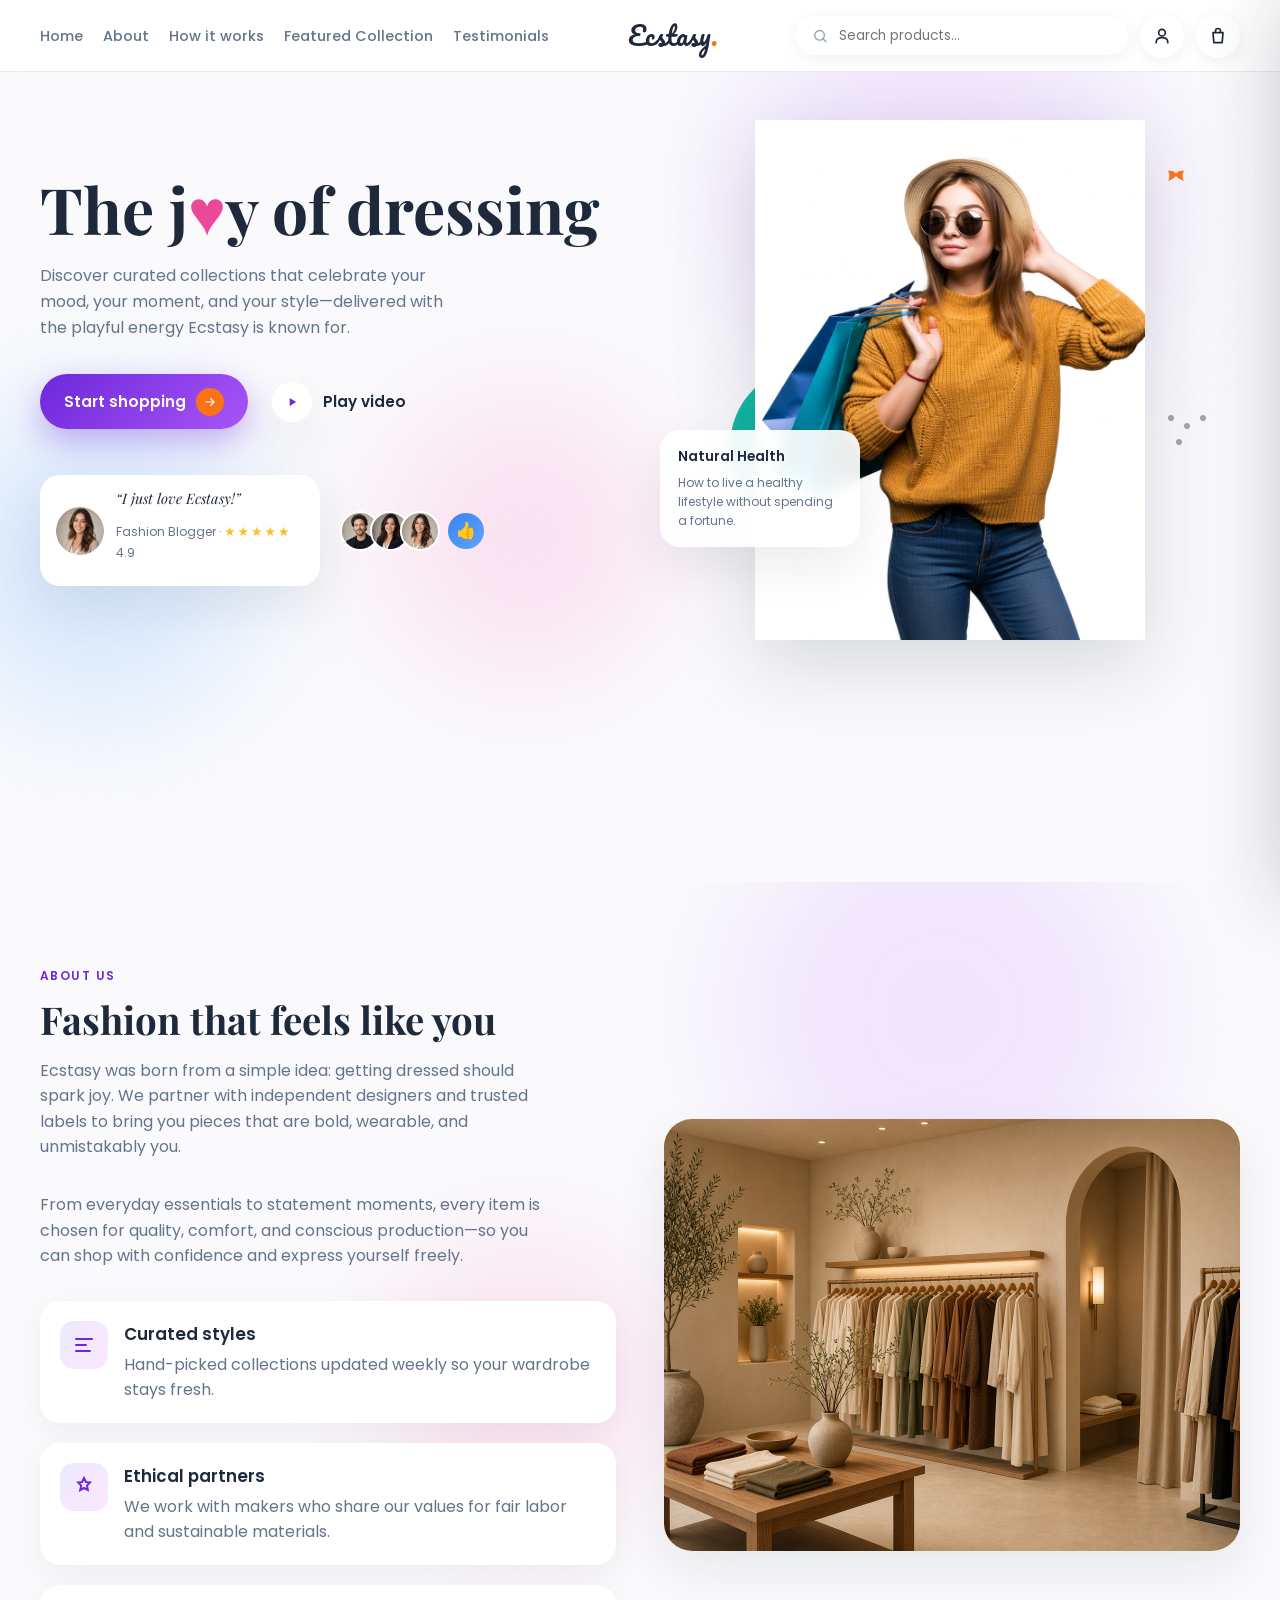
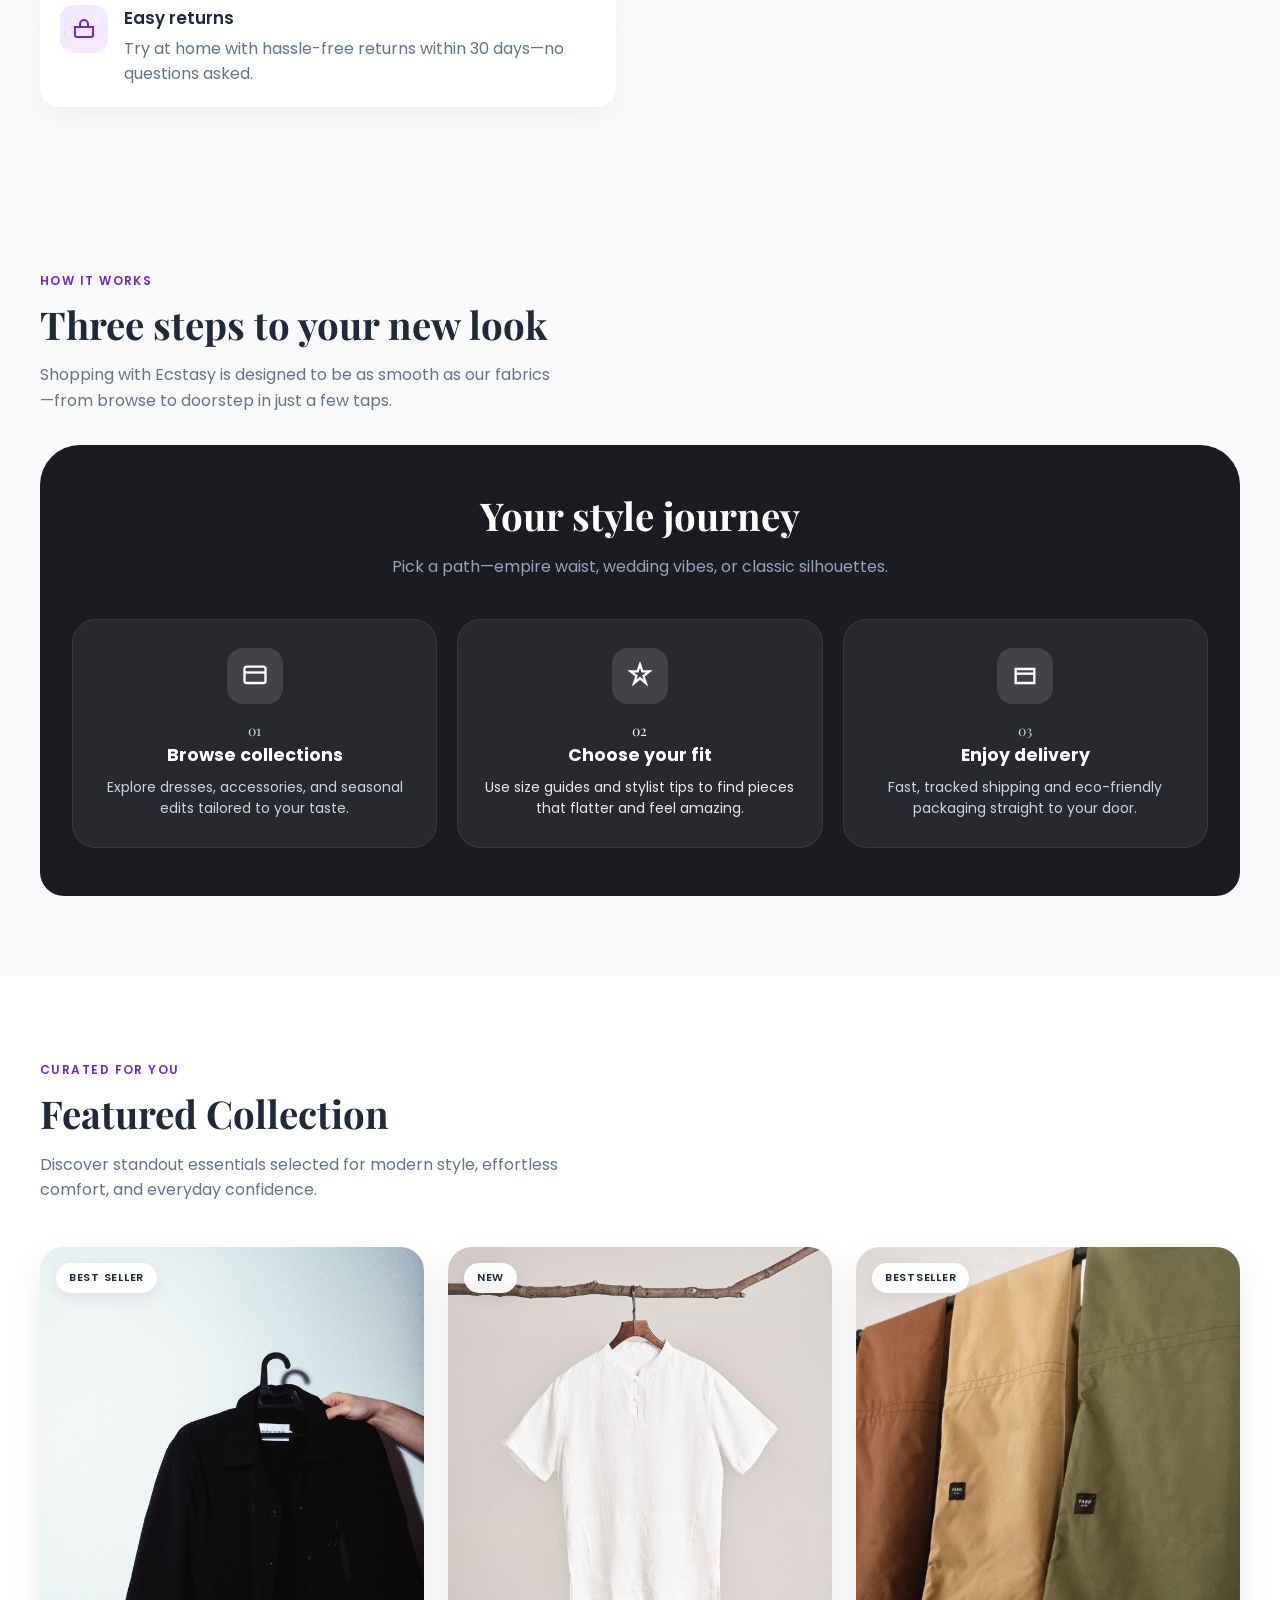
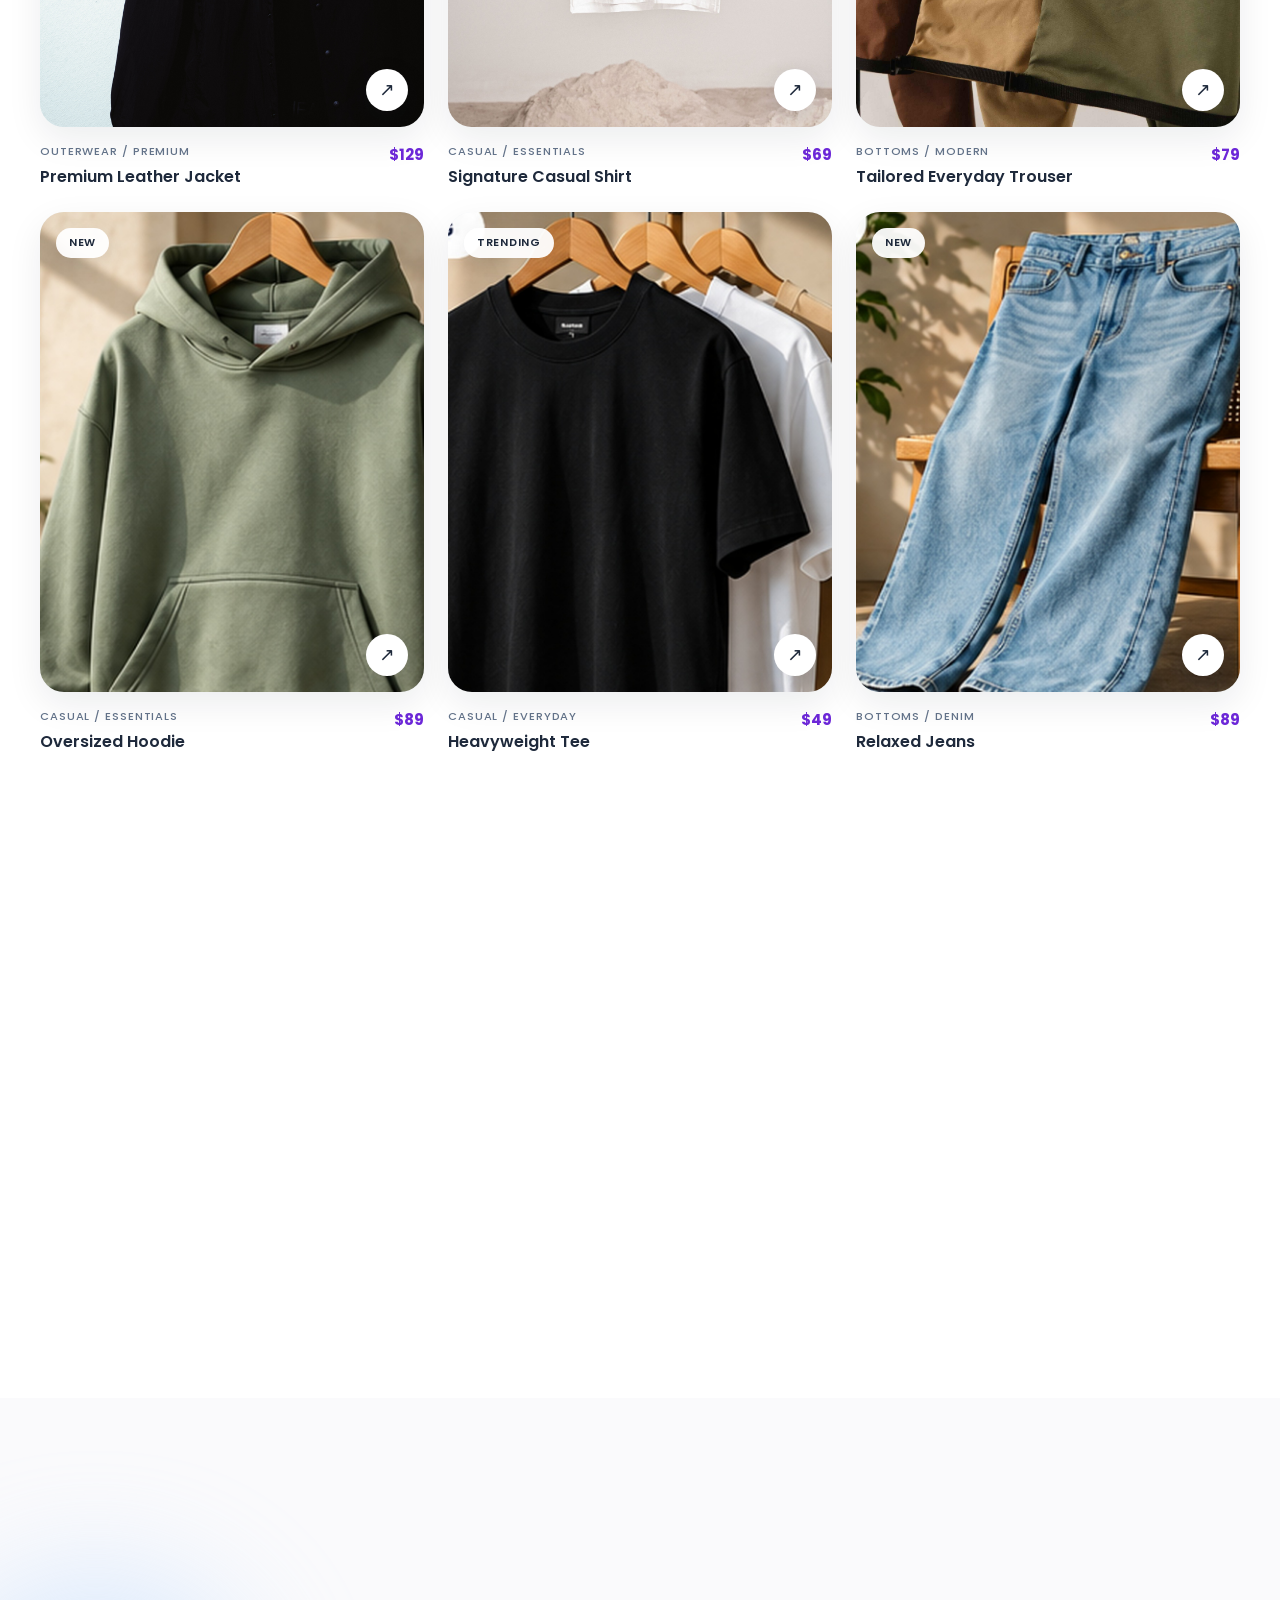
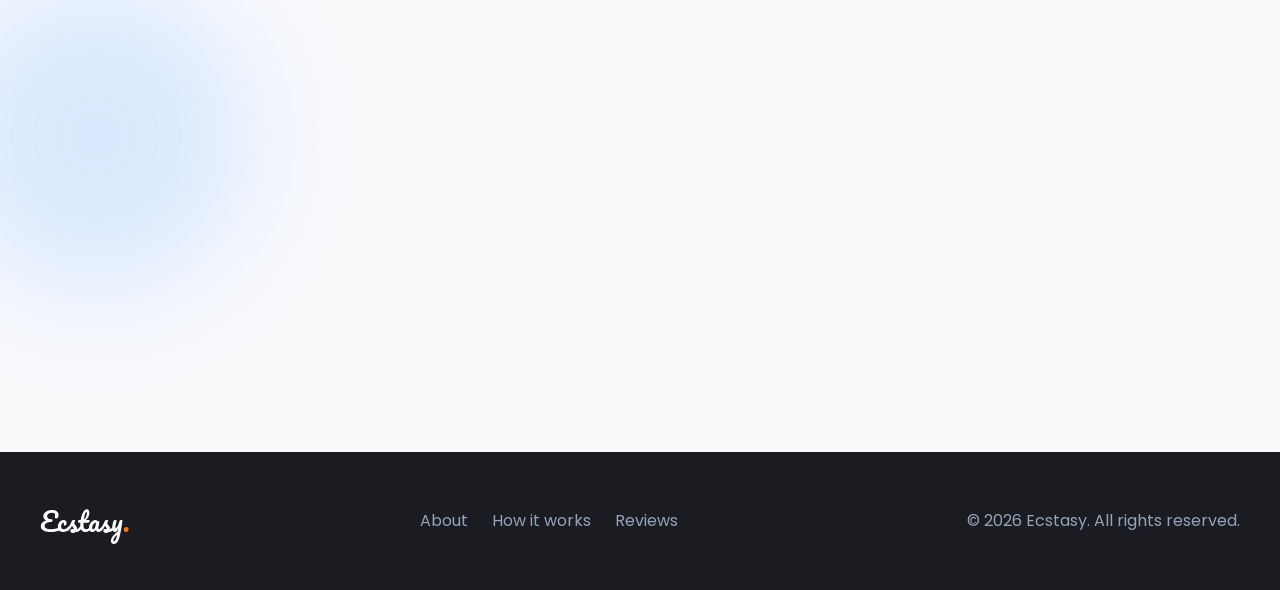
==== index.html @ 72178387 "Initial upload of my portfolio website" ====
<!DOCTYPE html>
<html lang="en">

<head>
  <meta charset="UTF-8" />
  <meta name="viewport" content="width=device-width, initial-scale=1.0" />
  <meta name="description"
    content="Ecstasy — The joy of dressing. Curated fashion, effortless style, and a shopping experience you'll love." />
  <title>Ecstasy — The joy of dressing</title>
  <link rel="preconnect" href="https://fonts.googleapis.com" />
  <link rel="preconnect" href="https://fonts.gstatic.com" crossorigin />
  <link
    href="https://fonts.googleapis.com/css2?family=Pacifico&family=Playfair+Display:ital,wght@0,600;0,700;1,600&family=Poppins:wght@400;500;600;700&display=swap"
    rel="stylesheet" />
  <link rel="stylesheet" href="css/styles.css" />
  <link rel="stylesheet" href="css/cart.css">
</head>

<body>
  <header class="site-header">
    <div class="container header-inner">
      <div class="nav-left">
        <button type="button" class="menu-toggle" aria-expanded="false" aria-controls="mobile-nav"
          aria-label="Open menu">
          <span></span>
          <span></span>
          <span></span>
        </button>
        <nav aria-label="Primary">
          <ul class="nav-links">
            <li><a href="#home">Home</a></li>
            <li><a href="#about">About</a></li>
            <li><a href="#how-it-works">How it works</a></li>
            <li><a href="#featured">Featured Collection</a></li>
            <li><a href="#testimonials">Testimonials</a></li>
          </ul>
        </nav>
      </div>
      <div class="logo-wrap">
        <a href="#home" class="logo" aria-label="Ecstasy home">Ecstasy<span class="logo-dot">.</span></a>
      </div>
      <div class="header-actions">
        <div class="search-pill" role="search">
          <svg width="18" height="18" viewBox="0 0 24 24" fill="none" aria-hidden="true">
            <circle cx="11" cy="11" r="7" stroke="#94A3B8" stroke-width="2" />
            <path d="M20 20l-4-4" stroke="#94A3B8" stroke-width="2" stroke-linecap="round" />
          </svg>

          <input type="search" id="siteSearch" placeholder="Search products..." autocomplete="off">

          <div class="search-suggestions" id="searchSuggestions">
          </div>
        </div>

        <a href="Loginpage/index.html" class="icon-btn" aria-label="Account">
          <svg width="20" height="20" viewBox="0 0 24 24" fill="none" aria-hidden="true">
            <circle cx="12" cy="8" r="4" stroke="#1E293B" stroke-width="2" />
            <path d="M5 20c0-4 3-6 7-6s7 2 7 6" stroke="#1E293B" stroke-width="2" stroke-linecap="round" />
          </svg>
        </a>
        <button type="button" class="icon-btn" aria-label="Shopping bag">
          <svg width="20" height="20" viewBox="0 0 24 24" fill="none" aria-hidden="true">
            <path d="M6 8h12l-1 12H7L6 8z" stroke="#1E293B" stroke-width="2" stroke-linejoin="round" />
            <path d="M9 8V6a3 3 0 116 0v2" stroke="#1E293B" stroke-width="2" />
          </svg>
        </button>
      </div>
    </div>
    <ul class="container mobile-nav" id="mobile-nav">
      <li><a href="#home">Home</a></li>
      <li><a href="#about">About</a></li>
      <li><a href="#how-it-works">How it works</a></li>
      <li><a href="#featured">Featured Collection</a></li>
      <li><a href="#testimonials">Testimonials</a></li>
    </ul>
  </header>

  <main>
    <!-- Home / Hero -->
    <section id="home" class="section hero">
      <div class="bg-blobs" aria-hidden="true">
        <span class="blob-lavender"></span>
        <span class="blob-blue"></span>
        <span class="blob-pink"></span>
      </div>
      <div class="container hero-grid">
        <div class="hero-content">
          <div class="reveal">
            <h1>The j<span class="heart-o" aria-hidden="true">♥</span>y of dressing</h1>
            <p class="hero-desc">
              Discover curated collections that celebrate your mood, your moment, and your
              style—delivered with the playful energy Ecstasy is known for.
            </p>
            <div class="hero-ctas">
              <a class="btn btn-primary" href="#how-it-works">
                Start shopping
                <span class="btn-badge" aria-hidden="true">
                  <svg width="14" height="14" viewBox="0 0 24 24" fill="none">
                    <path d="M5 12h14M13 6l6 6-6 6" stroke="#fff" stroke-width="2" stroke-linecap="round" />
                  </svg>
                </span>
              </a>
              <button type="button" class="btn btn-secondary" data-video-open>
                <span class="play-circle" aria-hidden="true">
                  <svg width="14" height="14" viewBox="0 0 24 24" fill="#6D28D9">
                    <path d="M8 5v14l11-7L8 5z" />
                  </svg>
                </span>
                Play video
              </button>
            </div>
          </div>
          <div class="hero-proof reveal reveal-delay-2">
            <div class="proof-card">
              <img src="assets/images/avatar-1.png" alt="" width="48" height="48" aria-hidden="true" />
              <div>
                <blockquote>“I just love Ecstasy!”</blockquote>
                <p class="proof-meta">Fashion Blogger · <span class="stars" aria-label="4.9 out of 5 stars">★★★★★</span>
                  4.9</p>
              </div>
            </div>
            <div class="avatar-stack" aria-label="Happy customers">
              <img src="assets/images/avatar-2.png" alt="" width="40" height="40" aria-hidden="true" />
              <img src="assets/images/avatar-3.png" alt="" width="40" height="40" aria-hidden="true" />
              <img src="assets/images/avatar-1.png" alt="" width="40" height="40" aria-hidden="true" />
              <span class="thumbs-badge" aria-hidden="true">👍</span>
            </div>
          </div>
        </div>
        <div class="hero-visual reveal reveal-delay-1">
          <div class="hero-circles" aria-hidden="true">
            <span class="circle c-orange"></span>
            <span class="circle c-teal"></span>
            <span class="circle c-pink"></span>
          </div>
          <img class="hero-model" src="assets/images/hero-model.png" alt="Smiling shopper with colorful fashion bags"
            width="480" height="640" fetchpriority="high" />
          <article class="float-card">
            <h4>Natural Health</h4>
            <p>How to live a healthy lifestyle without spending a fortune.</p>
          </article>
          <svg class="float-icon butterfly" width="32" height="32" viewBox="0 0 32 32" aria-hidden="true">
            <path d="M16 14c-2-4-6-6-10-5 2 3 2 7 0 10 3-1 6-3 8-5 2 2 5 4 8 5-2-3-2-7 0-10-4-1-8 1-10 5z"
              fill="#F97316" />
          </svg>
          <svg class="float-icon dots" width="48" height="48" viewBox="0 0 48 48" aria-hidden="true">
            <circle cx="8" cy="8" r="3" fill="#1E293B" />
            <circle cx="24" cy="16" r="3" fill="#1E293B" />
            <circle cx="40" cy="8" r="3" fill="#1E293B" />
            <circle cx="16" cy="32" r="3" fill="#1E293B" />
          </svg>
        </div>
      </div>
    </section>

    <!-- About us -->
    <section id="about" class="section about">
      <div class="bg-blobs" aria-hidden="true">
        <span class="blob-lavender"></span>
        <span class="blob-pink"></span>
      </div>
      <div class="container about-grid">
        <div class="about-copy reveal">
          <span class="section-label">About us</span>
          <h2 class="section-title">Fashion that feels like you</h2>
          <p class="section-lead">
            Ecstasy was born from a simple idea: getting dressed should spark joy. We partner
            with independent designers and trusted labels to bring you pieces that are bold,
            wearable, and unmistakably you.
          </p>
          <p class="section-lead">
            From everyday essentials to statement moments, every item is chosen for quality,
            comfort, and conscious production—so you can shop with confidence and express
            yourself freely.
          </p>
          <div class="pillars">
            <article class="pillar">
              <div class="pillar-icon" aria-hidden="true">
                <svg width="24" height="24" viewBox="0 0 24 24" fill="none">
                  <path d="M4 6h16M4 12h10M4 18h14" stroke="currentColor" stroke-width="2" stroke-linecap="round" />
                </svg>
              </div>
              <div>
                <h3>Curated styles</h3>
                <p class="section-lead" style="margin: 0.25rem 0 0">
                  Hand-picked collections updated weekly so your wardrobe stays fresh.
                </p>
              </div>
            </article>
            <article class="pillar">
              <div class="pillar-icon" aria-hidden="true">
                <svg width="24" height="24" viewBox="0 0 24 24" fill="none">
                  <path d="M12 3l2 4 4 .5-3 3 .8 4.5L12 13l-3.8 2 1-4.5-3-3 4-.5L12 3z" stroke="currentColor"
                    stroke-width="2" />
                </svg>
              </div>
              <div>
                <h3>Ethical partners</h3>
                <p class="section-lead" style="margin: 0.25rem 0 0">
                  We work with makers who share our values for fair labor and sustainable materials.
                </p>
              </div>
            </article>
            <article class="pillar">
              <div class="pillar-icon" aria-hidden="true">
                <svg width="24" height="24" viewBox="0 0 24 24" fill="none">
                  <path d="M3 10h18v8a2 2 0 01-2 2H5a2 2 0 01-2-2v-8z" stroke="currentColor" stroke-width="2" />
                  <path d="M8 10V7a4 4 0 118 0v3" stroke="currentColor" stroke-width="2" />
                </svg>
              </div>
              <div>
                <h3>Easy returns</h3>
                <p class="section-lead" style="margin: 0.25rem 0 0">
                  Try at home with hassle-free returns within 30 days—no questions asked.
                </p>
              </div>
            </article>
          </div>
        </div>
        <div class="about-visual reveal reveal-delay-1">
          <img src="assets/images/about-boutique.png" alt="Bright modern boutique interior with clothing displays"
            width="800" height="600" loading="lazy" />
        </div>
      </div>
    </section>

    <!-- How it works -->
    <section id="how-it-works" class="section how-it-works">
      <div class="container">
        <div class="reveal">
          <span class="section-label">How it works</span>
          <h2 class="section-title">Three steps to your new look</h2>
          <p class="section-lead">
            Shopping with Ecstasy is designed to be as smooth as our fabrics—from browse to
            doorstep in just a few taps.
          </p>
        </div>
        <div class="steps-panel reveal reveal-delay-1">
          <h2 class="section-title">Your style journey</h2>
          <p class="section-lead">Pick a path—empire waist, wedding vibes, or classic silhouettes.</p>
          <div class="steps-grid">
            <article class="step-card" tabindex="0">
              <div class="step-icon" aria-hidden="true">
                <svg width="28" height="28" viewBox="0 0 24 24" fill="none">
                  <rect x="3" y="4" width="18" height="14" rx="2" stroke="#fff" stroke-width="2" />
                  <path d="M3 9h18" stroke="#fff" stroke-width="2" />
                </svg>
              </div>
              <p class="step-num">01</p>
              <h3>Browse collections</h3>
              <p>Explore dresses, accessories, and seasonal edits tailored to your taste.</p>
            </article>
            <article class="step-card" tabindex="0">
              <div class="step-icon" aria-hidden="true">
                <svg width="28" height="28" viewBox="0 0 24 24" fill="none">
                  <path d="M12 2l2 6h6l-5 4 2 6-5-4-5 4 2-6-5-4h6l2-6z" stroke="#fff" stroke-width="2" />
                </svg>
              </div>
              <p class="step-num">02</p>
              <h3>Choose your fit</h3>
              <p>Use size guides and stylist tips to find pieces that flatter and feel amazing.</p>
            </article>
            <article class="step-card" tabindex="0">
              <div class="step-icon" aria-hidden="true">
                <svg width="28" height="28" viewBox="0 0 24 24" fill="none">
                  <path d="M4 6h16v12H4V6z" stroke="#fff" stroke-width="2" />
                  <path d="M4 10h16" stroke="#fff" stroke-width="2" />
                </svg>
              </div>
              <p class="step-num">03</p>
              <h3>Enjoy delivery</h3>
              <p>Fast, tracked shipping and eco-friendly packaging straight to your door.</p>
            </article>
          </div>
        </div>
      </div>
    </section>

    <!-- Featured Collection -->
    <section id="featured" class="section featured-collection">

      <div class="container">

        <!-- Heading -->
        <div class="featured-heading reveal">

          <span class="section-label">
            Curated for you
          </span>

          <h2 class="section-title">
            Featured Collection
          </h2>

          <p class="section-lead">
            Discover standout essentials selected for modern style,
            effortless comfort, and everyday confidence.
          </p>

        </div>


        <!-- Products -->
        <div class="featured-grid">


          <!-- Jacket -->
          <!-- <article class="featured-card reveal"> -->
          <!-- <article class="featured-card reveal" data-product-card="jacket"> -->
          <a class="featured-card reveal" data-product-card="jacket" href="Productpage/index.html?product=jacket">

            <div class="featured-image-wrap">

              <img class="featured-image" src="assets/images/featured/jacket.jpg" alt="Urban leather jacket"
                loading="lazy">

              <span class="featured-badge">
                Featured
              </span>

              <span class="featured-arrow">
                ↗
              </span>

            </div>


            <div class="featured-product-content">

              <div>

                <p class="featured-category">
                  Outerwear / Premium
                </p>

                <h3 class="featured-product-name">
                  Premium Leather Jacket
                </h3>

              </div>

              <p class="featured-price">
                $129
              </p>

            </div>

          </a>



          <!-- Casual Shirt -->

          <a class="featured-card reveal reveal-delay-1" data-product-card="shirt"
            href="Productpage/index.html?product=shirt">

            <div class="featured-image-wrap">

              <img class="featured-image" src="assets/images/featured/shirt.jpg" alt="Signature casual shirt"
                loading="lazy">

              <span class="featured-badge">
                New
              </span>

              <span class="featured-arrow">
                ↗
              </span>

            </div>


            <div class="featured-product-content">

              <div>

                <p class="featured-category">
                  Casual / Essentials
                </p>

                <h3 class="featured-product-name">
                  Signature Casual Shirt
                </h3>

              </div>

              <p class="featured-price">
                $69
              </p>

            </div>

          </a>



          <!-- Trouser -->

          <a class="featured-card reveal reveal-delay-2" data-product-card="trouser"
            href="Productpage/index.html?product=trouser">

            <div class="featured-image-wrap">

              <img class="featured-image" src="assets/images/featured/trouser.jpg" alt="Tailored everyday trouser"
                loading="lazy">

              <span class="featured-badge">
                Bestseller
              </span>

              <span class="featured-arrow">
                ↗
              </span>

            </div>


            <div class="featured-product-content">

              <div>

                <p class="featured-category">
                  Bottoms / Modern
                </p>

                <h3 class="featured-product-name">
                  Tailored Everyday Trouser
                </h3>

              </div>

              <p class="featured-price">
                $79
              </p>

            </div>

          </a>


        </div>

      </div>

    </section>

    <!-- Product Detail -->
    <section id="product-detail" class="section product-detail" hidden>

      <div class="container">

        <button type="button" class="product-back" id="productBack">
          ← Back to collection
        </button>

        <div class="product-detail-grid">

          <div class="product-detail-media">
            <img id="detailImage" src="" alt="">
          </div>

          <div class="product-detail-content">

            <span class="product-detail-category" id="detailCategory">
            </span>

            <h2 class="product-detail-title" id="detailTitle">
            </h2>

            <p class="product-detail-price" id="detailPrice">
            </p>

            <p class="product-detail-description" id="detailDescription">
            </p>

            <div class="size-section">

              <p class="size-title">
                Select your size
              </p>

              <div class="size-options">

                <button type="button" class="size-btn" data-size="S">
                  S
                </button>

                <button type="button" class="size-btn" data-size="M">
                  M
                </button>

                <button type="button" class="size-btn" data-size="L">
                  L
                </button>

                <button type="button" class="size-btn" data-size="XL">
                  XL
                </button>

              </div>

              <p class="size-message" id="sizeMessage" aria-live="polite">
              </p>

            </div>

            <button type="button" class="product-add-btn" id="addToBag">
              Add to bag
            </button>

          </div>

        </div>

      </div>

    </section>

    <!-- Testimonials -->
    <section id="testimonials" class="section testimonials">
      <div class="bg-blobs" aria-hidden="true">
        <span class="blob-blue"></span>
      </div>
      <div class="container">
        <header class="testimonials-header reveal">
          <div class="rating-banner">
            <span class="stars" aria-hidden="true">★★★★★</span>
            <span>4.9 average from 2,400+ reviews</span>
          </div>
          <span class="section-label">Testimonials</span>
          <h2 class="section-title">Loved by style seekers everywhere</h2>
          <p class="section-lead">
            Real voices from bloggers, stylists, and customers who made Ecstasy part of their
            everyday ritual.
          </p>
        </header>
        <div class="testimonials-grid">
          <article class="testimonial-card reveal">
            <div class="top">
              <img src="assets/images/avatar-1.png" alt="Portrait of Mia Chen" width="56" height="56" />
              <div>
                <strong>Mia Chen</strong>
                <p class="role">Fashion Blogger</p>
              </div>
            </div>
            <blockquote>
              “Ecstasy nails that sweet spot between playful and polished. My followers always
              ask where my outfits are from!”
            </blockquote>
            <span class="stars" aria-label="5 out of 5 stars">★★★★★</span>
          </article>
          <article class="testimonial-card reveal reveal-delay-1">
            <div class="top">
              <img src="assets/images/avatar-2.png" alt="Portrait of James Okoro" width="56" height="56" />
              <div>
                <strong>James Okoro</strong>
                <p class="role">Personal Stylist</p>
              </div>
            </div>
            <blockquote>
              “The curation is thoughtful—I recommend Ecstasy to clients who want quality without
              the overwhelm of big-box browsing.”
            </blockquote>
            <span class="stars" aria-label="5 out of 5 stars">★★★★★</span>
          </article>
          <article class="testimonial-card reveal reveal-delay-2">
            <div class="top">
              <img src="assets/images/avatar-3.png" alt="Portrait of Sofia Rivera" width="56" height="56" />
              <div>
                <strong>Sofia Rivera</strong>
                <p class="role">Customer</p>
              </div>
            </div>
            <blockquote>
              “Returns were painless and my dress arrived in two days. The purple packaging alone
              made me smile.”
            </blockquote>
            <span class="stars" aria-label="5 out of 5 stars">★★★★★</span>
          </article>
        </div>
      </div>
    </section>
  </main>

  <footer class="site-footer">
    <div class="container footer-inner">
      <a href="#home" class="logo">Ecstasy<span class="logo-dot">.</span></a>
      <ul class="footer-links">
        <li><a href="#about">About</a></li>
        <li><a href="#how-it-works">How it works</a></li>
        <li><a href="#testimonials">Reviews</a></li>
      </ul>
      <p>&copy; 2026 Ecstasy. All rights reserved.</p>
    </div>
  </footer>

  <div class="modal" role="dialog" aria-modal="true" aria-labelledby="video-title" aria-hidden="true">

    <div class="modal-dialog">

      <button type="button" class="modal-close" aria-label="Close video dialog">
        &times;
      </button>

      <h2 id="video-title" class="section-title" style="font-size: 1.5rem; margin: 0 0 1rem;">
        Ecstasy fashion film
      </h2>

      <video id="fashionVideo" class="modal-video" controls preload="metadata">

        <source src="Videos/fashion-ad.mp4" type="video/mp4">

        Your browser does not support HTML5 video.

      </video>

    </div>

  </div>

  <!-- <script src="js/main.js" defer></script>
  <script src="js/cart.js" defer></script>
  <script src="../js/products.js" defer></script> -->

  <script src="js/products.js" defer></script>
  <script src="js/main.js" defer></script>
  <script src="js/cart.js" defer></script>


</body>

</html>
---- css/styles.css ----
/* Ecstasy — design tokens & layout */
:root {
  --bg-base: #fafafc;
  --bg-white: #ffffff;
  --text-primary: #1e293b;
  --text-muted: #64748b;
  --purple-start: #6d28d9;
  --purple-end: #a855f7;
  --purple-glow: rgba(109, 40, 217, 0.35);
  --orange: #f97316;
  --pink: #ec4899;
  --teal: #14b8a6;
  --yellow: #fbbf24;
  --navy-dark: #1a1c22;
  --mint: #99f6e4;
  --star: #fbbf24;
  --radius-card: 28px;
  --radius-panel: 40px;
  --shadow-soft: 0 20px 50px rgba(15, 23, 42, 0.08);
  --shadow-btn: 0 12px 32px var(--purple-glow);
  --font-display: "Playfair Display", Georgia, serif;
  --font-body: "Poppins", system-ui, sans-serif;
  --font-logo: "Pacifico", cursive;
  --container: min(1200px, 100% - 2rem);
  --ease-out: cubic-bezier(0.22, 1, 0.36, 1);
}

*,
*::before,
*::after {
  box-sizing: border-box;
}

html {
  scroll-behavior: smooth;
}

body {
  margin: 0;
  font-family: var(--font-body);
  font-size: 1rem;
  line-height: 1.6;
  color: var(--text-primary);
  background: var(--bg-base);
  overflow-x: hidden;
}

img {
  max-width: 100%;
  height: auto;
  display: block;
}

a {
  color: inherit;
  text-decoration: none;
}

button {
  font-family: inherit;
  cursor: pointer;
  border: none;
  background: none;
}

.container {
  width: var(--container);
  margin-inline: auto;
}

/* Background blobs (shared) */
.bg-blobs {
  position: absolute;
  inset: 0;
  pointer-events: none;
  overflow: hidden;
  z-index: 0;
}

.bg-blobs span {
  position: absolute;
  border-radius: 50%;
  filter: blur(60px);
  opacity: 0.55;
}

.bg-blobs .blob-lavender {
  width: 420px;
  height: 420px;
  background: #e9d5ff;
  top: -80px;
  right: 10%;
}

.bg-blobs .blob-blue {
  width: 320px;
  height: 320px;
  background: #bfdbfe;
  bottom: 20%;
  left: -5%;
}

.bg-blobs .blob-pink {
  width: 280px;
  height: 280px;
  background: #fbcfe8;
  top: 40%;
  left: 30%;
}

/* Header */
.site-header {
  position: sticky;
  top: 0;
  z-index: 100;
  background: rgba(255, 255, 255, 0.85);
  backdrop-filter: blur(12px);
  border-bottom: 1px solid rgba(226, 232, 240, 0.8);
}

.header-inner {
  display: flex;
  align-items: center;
  justify-content: space-between;
  gap: 1rem;
  padding: 0.85rem 0;
}

.nav-left {
  display: flex;
  align-items: center;
  gap: 1.5rem;
}

.nav-links {
  display: flex;
  gap: 1.25rem;
  list-style: none;
  margin: 0;
  padding: 0;
}

.nav-links a {
  font-size: 0.9rem;
  font-weight: 500;
  color: var(--text-muted);
  transition: color 0.2s ease;

  position: relative;
  display: inline-block;
}

.nav-links a:hover,
.nav-links a:focus-visible {
  /* color: var(--purple-start); */
  color: #2c0f56;
}

.nav-links a::after {
  content: "";
  position: absolute;

  width: 28%;
  height: 2px;

  left: 36%;
  bottom: -5px;

  background: #2c0f56;

  transform: scaleX(0);
  transition: transform 0.25s ease;
}

.nav-links a:hover::after,
.nav-links a:focus-visible::after {
  transform: scaleX(1);
}

.logo {
  font-family: var(--font-logo);
  font-size: 1.65rem;
  color: var(--text-primary);
  white-space: nowrap;
}

.logo-dot {
  color: var(--orange);
}

.header-actions {
  display: flex;
  align-items: center;
  gap: 0.75rem;
}

.search-pill {

  position: relative;

  display: flex;
  align-items: center;
  gap: 0.5rem;
  padding: 0.5rem 1rem;
  background: var(--bg-white);
  border-radius: 999px;
  box-shadow: 0 4px 20px rgba(15, 23, 42, 0.06);
  font-size: 0.85rem;
  color: var(--text-muted);
  min-width: 140px;
}

.search-pill input {
  border: none;
  outline: none;
  background: transparent;
  width: 100%;
  font: inherit;
}

.search-pill input[type="search"]::-webkit-search-cancel-button {
  -webkit-appearance: none;
  appearance: none;
  display: none;
}

.icon-btn {
  width: 44px;
  height: 44px;
  border-radius: 50%;
  display: grid;
  place-items: center;
  background: var(--bg-white);
  box-shadow: 0 4px 16px rgba(15, 23, 42, 0.06);
  transition: transform 0.25s var(--ease-out), box-shadow 0.25s ease;
}

.icon-btn:hover {
  transform: scale(1.05);
}

.menu-toggle {
  display: none;
  width: 44px;
  height: 44px;
  border-radius: 12px;
  background: var(--bg-white);
  box-shadow: var(--shadow-soft);
}

.menu-toggle span {
  display: block;
  width: 20px;
  height: 2px;
  background: var(--text-primary);
  margin: 4px auto;
  transition: transform 0.3s ease, opacity 0.3s ease;
}

.menu-toggle[aria-expanded="true"] span:nth-child(1) {
  transform: translateY(6px) rotate(45deg);
}

.menu-toggle[aria-expanded="true"] span:nth-child(2) {
  opacity: 0;
}

.menu-toggle[aria-expanded="true"] span:nth-child(3) {
  transform: translateY(-6px) rotate(-45deg);
}

.mobile-nav {
  display: none;
  flex-direction: column;
  gap: 0.5rem;
  padding: 0 0 1rem;
  list-style: none;
  margin: 0;
}

.mobile-nav.is-open {
  display: flex;
}

.mobile-nav a {
  padding: 0.75rem 1rem;
  border-radius: 12px;
  font-weight: 500;
}

.mobile-nav a:hover {
  background: #f1f5f9;
}



/* Buttons */
.btn {
  display: inline-flex;
  align-items: center;
  gap: 0.65rem;
  font-weight: 600;
  font-size: 0.95rem;
  border-radius: 999px;
  padding: 0.85rem 1.5rem;
  transition: transform 0.25s var(--ease-out), box-shadow 0.25s ease;
}

.btn:focus-visible {
  outline: 2px solid var(--purple-start);
  outline-offset: 3px;
}

.btn-primary {
  color: #fff;
  background: linear-gradient(135deg, var(--purple-start), var(--purple-end));
  box-shadow: var(--shadow-btn);
}

.btn-primary:hover {
  transform: scale(1.03);
  box-shadow: 0 16px 40px var(--purple-glow);
}

.btn-primary .btn-badge {
  width: 28px;
  height: 28px;
  border-radius: 50%;
  background: var(--orange);
  display: grid;
  place-items: center;
}

.btn-secondary {
  color: var(--text-primary);
  background: transparent;
  padding-left: 0.5rem;
}

.btn-secondary .play-circle {
  width: 40px;
  height: 40px;
  border-radius: 50%;
  background: var(--bg-white);
  box-shadow: var(--shadow-soft);
  display: grid;
  place-items: center;
}

.btn-secondary:hover .play-circle {
  transform: scale(1.05);
}

.hero-ctas {
  display: flex;
  flex-wrap: wrap;
  align-items: center;
  gap: 1rem;
  margin-top: 1.75rem;
}

/* Sections */
.section {
  position: relative;
  padding: 5rem 0;
}

.section-title {
  font-family: var(--font-display);
  font-size: clamp(1.75rem, 3vw, 2.5rem);
  font-weight: 700;
  line-height: 1.15;
  margin: 0 0 1rem;
}

.section-lead {
  color: var(--text-muted);
  max-width: 52ch;
  margin: 0 0 2rem;
}

.section-label {
  display: inline-block;
  font-size: 0.75rem;
  font-weight: 600;
  letter-spacing: 0.12em;
  text-transform: uppercase;
  color: var(--purple-start);
  margin-bottom: 0.75rem;
}

/* Hero */
.hero {
  padding-top: 3rem;
  padding-bottom: 4rem;
  min-height: min(90vh, 900px);
}

.hero-grid {
  display: grid;
  grid-template-columns: 1fr 1fr;
  gap: 2.5rem;
  align-items: center;
  position: relative;
  z-index: 1;
}

.hero h1 {
  font-family: var(--font-display);
  font-size: clamp(2.5rem, 5vw, 4rem);
  font-weight: 700;
  line-height: 1.08;
  margin: 0;
}

.hero h1 .heart-o {
  color: var(--pink);
}

.hero-desc {
  margin-top: 1.25rem;
  color: var(--text-muted);
  max-width: 42ch;
}

.hero-visual {
  position: relative;
  display: flex;
  justify-content: center;
  align-items: center;
  min-height: 420px;
}

.hero-circles .circle {
  position: absolute;
  border-radius: 50%;
  z-index: 0;
}

.hero-circles .c-orange {
  width: 200px;
  height: 200px;
  background: var(--orange);
  top: 15%;
  right: 18%;
}

.hero-circles .c-teal {
  width: 160px;
  height: 160px;
  background: var(--teal);
  bottom: 22%;
  left: 12%;
}

.hero-circles .c-pink {
  width: 120px;
  height: 120px;
  background: var(--pink);
  top: 35%;
  left: 28%;
}

.hero-model {
  position: relative;
  z-index: 2;
  max-height: 520px;
  width: auto;
  object-fit: contain;
  filter: drop-shadow(0 24px 40px rgba(15, 23, 42, 0.15));
}

.float-card {
  position: absolute;
  z-index: 3;
  background: rgba(255, 255, 255, 0.92);
  backdrop-filter: blur(8px);
  border-radius: 20px;
  padding: 1rem 1.1rem;
  box-shadow: var(--shadow-soft);
  max-width: 200px;
  bottom: 18%;
  left: 0;
  animation: float 7s ease-in-out infinite;
}

.float-card h4 {
  margin: 0 0 0.35rem;
  font-size: 0.85rem;
  font-weight: 600;
}

.float-card p {
  margin: 0;
  font-size: 0.75rem;
  color: var(--text-muted);
}

.float-icon {
  position: absolute;
  z-index: 3;
  animation: float 6s ease-in-out infinite;
}

.float-icon.butterfly {
  top: 8%;
  right: 8%;
}

.float-icon.dots {
  bottom: 35%;
  right: 5%;
  opacity: 0.4;
}

.hero-proof {
  display: flex;
  align-items: center;
  gap: 1.25rem;
  margin-top: 2.5rem;
  flex-wrap: wrap;
}

.proof-card {
  display: flex;
  align-items: center;
  gap: 0.75rem;
  background: var(--bg-white);
  padding: 0.75rem 1rem;
  border-radius: 20px;
  box-shadow: var(--shadow-soft);
  max-width: 280px;
}

.proof-card img {
  width: 48px;
  height: 48px;
  border-radius: 50%;
  object-fit: cover;
}

.proof-card blockquote {
  margin: 0;
  font-family: var(--font-display);
  font-size: 0.9rem;
  font-style: italic;
}

.proof-meta {
  font-size: 0.75rem;
  color: var(--text-muted);
}

.stars {
  color: var(--star);
  letter-spacing: 2px;
  font-size: 0.8rem;
}

.avatar-stack {
  display: flex;
  align-items: center;
}

.avatar-stack img {
  width: 40px;
  height: 40px;
  border-radius: 50%;
  border: 2px solid var(--bg-white);
  margin-left: -10px;
  object-fit: cover;
}

.avatar-stack img:first-child {
  margin-left: 0;
}

.thumbs-badge {
  width: 36px;
  height: 36px;
  border-radius: 50%;
  background: linear-gradient(135deg, #3b82f6, #60a5fa);
  color: #fff;
  display: grid;
  place-items: center;
  margin-left: 0.5rem;
  font-size: 1rem;
}

@keyframes float {

  0%,
  100% {
    transform: translateY(0);
  }

  50% {
    transform: translateY(-12px);
  }
}

/* About */
.about-grid {
  display: grid;
  grid-template-columns: 1fr 1fr;
  gap: 3rem;
  align-items: center;
  position: relative;
  z-index: 1;
}

.about-visual {
  position: relative;
  border-radius: var(--radius-card);
  overflow: hidden;
  box-shadow: var(--shadow-soft);
}

.about-visual img {
  width: 100%;
  aspect-ratio: 4 / 3;
  object-fit: cover;
}

.pillars {
  display: grid;
  gap: 1.25rem;
  margin-top: 2rem;
}

.pillar {
  display: flex;
  gap: 1rem;
  align-items: flex-start;
  padding: 1.25rem;
  background: var(--bg-white);
  border-radius: 20px;
  box-shadow: 0 8px 30px rgba(15, 23, 42, 0.05);
  transition: transform 0.25s var(--ease-out);
}

.pillar:hover {
  transform: translateY(-4px);
}

.pillar h3 {
  margin: 0 0 0.25rem;
  font-size: 1.05rem;
  font-weight: 600;
}

.pillar-icon {
  flex-shrink: 0;
  width: 48px;
  height: 48px;
  border-radius: 14px;
  display: grid;
  place-items: center;
  background: linear-gradient(135deg, #ede9fe, #fae8ff);
  color: var(--purple-start);
}

/* How it works */
.steps-panel {
  background: var(--navy-dark);
  border-radius: var(--radius-panel) var(--radius-panel) 24px 24px;
  padding: 3rem 2rem;
  margin-top: 2rem;
  position: relative;
  z-index: 1;
}

.steps-panel .section-title {
  color: #fff;
  text-align: center;
}

.steps-panel .section-lead {
  color: #94a3b8;
  text-align: center;
  margin-inline: auto;
}

.steps-grid {
  display: grid;
  grid-template-columns: repeat(3, 1fr);
  gap: 1.25rem;
  margin-top: 2.5rem;
}

.step-card {
  background: rgba(255, 255, 255, 0.06);
  border: 1px solid rgba(255, 255, 255, 0.08);
  border-radius: 24px;
  padding: 1.75rem 1.5rem;
  text-align: center;
  transition: transform 0.3s var(--ease-out), background 0.3s ease, box-shadow 0.3s ease;
}

.step-card:hover {
  background: linear-gradient(160deg, var(--purple-start), var(--purple-end));
  transform: translateY(-8px);
  box-shadow: 0 20px 40px var(--purple-glow);
}

/* 
.step-card.is-active {
  transform: translateY(-12px) scale(1.02);
} */

.step-card:focus-visible {
  outline: 2px solid var(--mint);
  outline-offset: 4px;
}

.step-num {
  font-family: var(--font-display);
  font-size: 2rem;
  color: var(--orange);
  margin-bottom: 0.5rem;
}

.step-card:hover .step-num,
.step-card.is-active .step-num {
  color: #fff;
}

.step-card h3 {
  color: #fff;
  margin: 0 0 0.5rem;
  font-size: 1.1rem;
}

.step-card p {
  margin: 0;
  font-size: 0.875rem;
  color: #cbd5e1;
  line-height: 1.5;
}

.step-card:hover p,
.step-card.is-active p {
  color: rgba(255, 255, 255, 0.9);
}

.step-icon {
  width: 56px;
  height: 56px;
  margin: 0 auto 1rem;
  border-radius: 16px;
  background: rgba(255, 255, 255, 0.12);
  display: grid;
  place-items: center;
}

/* Testimonials */
.testimonials-header {
  text-align: center;
  margin-bottom: 2.5rem;
}

.testimonials-header .section-lead {
  margin-inline: auto;
}

.rating-banner {
  display: inline-flex;
  align-items: center;
  gap: 0.5rem;
  background: var(--bg-white);
  padding: 0.5rem 1.25rem;
  border-radius: 999px;
  box-shadow: var(--shadow-soft);
  font-weight: 600;
  margin-bottom: 1rem;
}

.testimonials-grid {
  display: grid;
  grid-template-columns: repeat(3, 1fr);
  gap: 1.5rem;
}

.testimonial-card {
  background: var(--bg-white);
  border-radius: var(--radius-card);
  padding: 1.75rem;
  box-shadow: var(--shadow-soft);
  transition: transform 0.3s var(--ease-out);
}

.testimonial-card:hover {
  transform: translateY(-6px);
}

.testimonial-card .top {
  display: flex;
  align-items: center;
  gap: 1rem;
  margin-bottom: 1rem;
}

.testimonial-card img {
  width: 56px;
  height: 56px;
  border-radius: 50%;
  object-fit: cover;
}

.testimonial-card .role {
  font-size: 0.8rem;
  color: var(--text-muted);
}

.testimonial-card blockquote {
  margin: 0;
  font-family: var(--font-display);
  font-size: 1.05rem;
  font-style: italic;
  line-height: 1.45;
}

.testimonial-card .stars {
  margin-top: 1rem;
  display: block;
}

/* Footer */
.site-footer {
  background: var(--navy-dark);
  color: #94a3b8;
  padding: 2.5rem 0;
  margin-top: 2rem;
}

.footer-inner {
  display: flex;
  flex-wrap: wrap;
  justify-content: space-between;
  align-items: center;
  gap: 1rem;
}

.footer-inner .logo {
  color: #fff;
}

.footer-links {
  display: flex;
  gap: 1.5rem;
  list-style: none;
  margin: 0;
  padding: 0;
}

.footer-links a:hover {
  color: #fff;
}

/* Scroll reveal */
.reveal {
  opacity: 0;
  transform: translateY(24px);
  transition: opacity 0.7s var(--ease-out), transform 0.7s var(--ease-out);
}

.reveal.is-visible {
  opacity: 1;
  transform: translateY(0);
}

.reveal-delay-1 {
  transition-delay: 0.1s;
}

.reveal-delay-2 {
  transition-delay: 0.2s;
}

.reveal-delay-3 {
  transition-delay: 0.3s;
}

/* Video modal */
.modal {
  position: fixed;
  inset: 0;
  z-index: 200;
  background: rgba(15, 23, 42, 0.7);
  display: grid;
  place-items: center;
  padding: 1rem;
  opacity: 0;
  visibility: hidden;
  transition: opacity 0.3s ease, visibility 0.3s ease;
}

.modal.is-open {
  opacity: 1;
  visibility: visible;
}

/* .modal-dialog {
  background: var(--bg-white);
  border-radius: var(--radius-card);
  padding: 2rem;
  max-width: 560px;
  width: 100%;
  position: relative;
} */

.modal-dialog {
  background: var(--bg-white);
  border-radius: var(--radius-card);
  padding: 1.25rem;

  width: 100%;
  max-width: 720px;

  position: relative;

  box-shadow: 0 25px 70px rgba(15, 23, 42, 0.25);
}

.modal-close {
  position: absolute;
  top: 1rem;
  right: 1rem;
  width: 40px;
  height: 40px;
  border-radius: 50%;
  background: #f1f5f9;
  font-size: 1.25rem;
  line-height: 1;
}

/* .modal-placeholder {
  aspect-ratio: 16 / 9;
  background: linear-gradient(135deg, #ede9fe, #fce7f3);
  border-radius: 16px;
  display: grid;
  place-items: center;
  color: var(--text-muted);
  margin-top: 1rem;
} */

.modal-video {
  display: block;
  width: 100%;
  max-height: 65vh;
  border-radius: 16px;
  object-fit: contain;
  background: #000;
}

/* Responsive */
@media (max-width: 1024px) {

  .hero-grid,
  .about-grid {
    grid-template-columns: 1fr;
  }

  .hero-visual {
    order: -1;
    min-height: 360px;
  }

  .testimonials-grid {
    grid-template-columns: 1fr 1fr;
  }

  .steps-grid {
    grid-template-columns: 1fr;
    max-width: 400px;
    margin-inline: auto;
  }
}

@media (max-width: 768px) {

  .nav-links,
  .search-pill {
    display: none;
  }

  .menu-toggle {
    display: grid;
    place-items: center;
  }

  .header-inner {
    flex-wrap: wrap;
  }

  .nav-left {
    order: 1;
  }

  .logo-wrap {
    order: 2;
    flex: 1;
    text-align: center;
  }

  .header-actions {
    order: 3;
  }

  .section {
    padding: 3.5rem 0;
  }

  .float-card {
    left: auto;
    right: 0;
    bottom: 8%;
    max-width: 160px;
  }

  .testimonials-grid {
    grid-template-columns: 1fr;
  }

  .steps-panel {
    padding: 2rem 1.25rem;
    border-radius: 28px;
  }

  .hero-circles .c-orange {
    width: 140px;
    height: 140px;
  }

  .hero-circles .c-teal {
    width: 110px;
    height: 110px;
  }

  .hero-circles .c-pink {
    width: 90px;
    height: 90px;
  }
}

@media (max-width: 480px) {
  .header-actions .icon-btn:last-child {
    display: none;
  }

  .hero-ctas {
    flex-direction: column;
    align-items: stretch;
  }

  .btn-primary {
    justify-content: center;
  }
}

@media (prefers-reduced-motion: reduce) {
  html {
    scroll-behavior: auto;
  }

  .reveal {
    opacity: 1;
    transform: none;
    transition: none;
  }

  .float-card,
  .float-icon {
    animation: none;
  }

  .btn,
  .step-card,
  .testimonial-card,
  .pillar {
    transition: none;
  }
}

/* ========================================
   Featured Collection
   ======================================== */

#featured {
  scroll-margin-top: 100px;
}


.featured-collection {
  background: #ffffff;
}


/* Heading */

.featured-heading {
  max-width: 650px;
  margin-bottom: 2.75rem;
}


.featured-heading .section-lead {
  margin-bottom: 0;
}


/* Products Grid */

.featured-grid {
  display: grid;

  grid-template-columns: repeat(3, minmax(0, 1fr));

  gap: 1.5rem;

  align-items: start;
}


/* Product Card */

.featured-card {
  width: 100%;
  min-width: 0;
}


/* Image Box */

.featured-image-wrap {
  position: relative;

  width: 100%;

  aspect-ratio: 4 / 5;

  overflow: hidden;

  border-radius: 24px;

  background: #f1f5f9;

  box-shadow:
    0 12px 35px rgba(15, 23, 42, 0.08);

  cursor: pointer;
}


/* Image */

.featured-image {
  display: block;

  width: 100%;
  height: 100%;

  object-fit: cover;
  object-position: center;

  transition:
    transform 0.5s var(--ease-out);
}


.featured-card:hover .featured-image {
  transform: scale(1.04);
}


/* Badge */

.featured-badge {
  position: absolute;

  top: 1rem;
  left: 1rem;

  padding: 0.4rem 0.8rem;

  border-radius: 999px;

  background: rgba(255, 255, 255, 0.94);

  color: var(--text-primary);

  font-size: 0.68rem;
  font-weight: 600;

  text-transform: uppercase;
  letter-spacing: 0.07em;

  box-shadow:
    0 5px 18px rgba(15, 23, 42, 0.08);
}


/* Arrow */

.featured-arrow {
  position: absolute;

  right: 1rem;
  bottom: 1rem;

  width: 42px;
  height: 42px;

  display: grid;
  place-items: center;

  border-radius: 50%;

  background: #ffffff;

  color: var(--text-primary);

  font-size: 1.15rem;

  box-shadow:
    0 8px 24px rgba(15, 23, 42, 0.14);

  transition:
    transform 0.3s ease,
    background 0.3s ease,
    color 0.3s ease;
}


.featured-card:hover .featured-arrow {
  transform: rotate(45deg);

  background: linear-gradient(135deg,
      var(--purple-start),
      var(--purple-end));

  color: #ffffff;
}


/* Product Information */

.featured-product-content {
  display: flex;

  justify-content: space-between;
  align-items: flex-start;

  gap: 1rem;

  padding-top: 1rem;
}


.featured-category {
  margin: 0 0 0.3rem;

  color: var(--text-muted);

  font-size: 0.7rem;
  font-weight: 500;

  text-transform: uppercase;
  letter-spacing: 0.08em;
}


.featured-product-name {
  margin: 0;

  color: var(--text-primary);

  font-family: var(--font-body);

  font-size: 1rem;
  font-weight: 600;

  line-height: 1.4;
}


.featured-price {
  margin: 0;

  flex-shrink: 0;

  color: var(--purple-start);

  font-size: 0.95rem;
  font-weight: 700;
}


/* Tablet */

@media (max-width: 900px) {

  .featured-grid {
    grid-template-columns: repeat(2, minmax(0, 1fr));
  }

}


/* Mobile */

@media (max-width: 600px) {

  .featured-grid {
    grid-template-columns: 1fr;

    max-width: 480px;

    margin-inline: auto;

    gap: 2rem;
  }


  .featured-image-wrap {
    border-radius: 20px;
  }

}


/* Search Suggestions */

.search-suggestions {
  position: absolute;

  top: calc(100% + 10px);
  right: 0;

  width: 300px;

  padding: 0.5rem;

  background: #ffffff;

  border: 1px solid #e2e8f0;
  border-radius: 16px;

  box-shadow:
    0 18px 45px rgba(15, 23, 42, 0.14);

  opacity: 0;
  visibility: hidden;

  transform: translateY(-5px);

  transition: 0.2s ease;

  z-index: 500;
}


.search-suggestions.is-open {
  opacity: 1;
  visibility: visible;

  transform: translateY(0);
}


.search-suggestion-item {
  display: block;

  width: 100%;

  padding: 0.8rem;

  border-radius: 10px;

  text-align: left;
}


.search-suggestion-item:hover {
  background: #f5f3ff;
}


.search-suggestion-name {
  display: block;

  color: var(--text-primary);

  font-size: 0.85rem;
  font-weight: 600;
}


.search-suggestion-category {
  display: block;

  margin-top: 2px;

  color: var(--text-muted);

  font-size: 0.7rem;
}


.search-no-result {
  margin: 0;

  padding: 0.8rem;

  color: var(--text-muted);

  font-size: 0.8rem;
}


.featured-card.search-highlight .featured-image-wrap {

  box-shadow:
    0 0 0 3px var(--purple-start),
    0 15px 40px var(--purple-glow);
}
---- css/cart.css ----
/* ========================================
   ECSTASY — SHARED CART DRAWER
   Home Page + Product Detail Page
   ======================================== */

:root {
    --cart-drawer-width: 430px;
}


/* ========================================
   HOME BAG COUNT
   ======================================== */

.icon-btn[aria-label="Shopping bag"] {
    position: relative;
}


.cart-trigger-count {
    position: absolute;

    top: -4px;
    right: -4px;

    min-width: 21px;
    height: 21px;

    display: grid;
    place-items: center;

    padding: 0 0.3rem;

    border: 2px solid #ffffff;
    border-radius: 999px;

    color: #ffffff;

    background:
        linear-gradient(135deg,
            var(--purple-start),
            var(--purple-end));

    font-size: 0.62rem;
    font-weight: 700;
    line-height: 1;

    box-shadow:
        0 5px 14px rgba(109, 40, 217, 0.28);
}


.cart-trigger-count.is-empty {
    display: none;
}


/* ========================================
   LOCK PAGE WHEN CART IS OPEN
   ======================================== */

body.cart-drawer-open {
    overflow: hidden;
}


/* ========================================
   OVERLAY
   ======================================== */

.cart-overlay {
    position: fixed;

    inset: 0;

    z-index: 998;

    background:
        rgba(15, 23, 42, 0.42);

    backdrop-filter:
        blur(4px);

    opacity: 0;

    visibility: hidden;

    transition:
        opacity 0.28s ease,
        visibility 0.28s ease;
}


.cart-overlay.is-open {
    opacity: 1;

    visibility: visible;
}


/* ========================================
   CART DRAWER
   ======================================== */

.cart-drawer {
    position: fixed;

    top: 0;
    right: 0;

    z-index: 999;

    width:
        min(var(--cart-drawer-width),
            100vw);

    height: 100dvh;

    display: grid;

    grid-template-rows:
        auto auto minmax(0, 1fr) auto;

    color:
        var(--text-primary);

    background:

        radial-gradient(circle at 90% 0%,
            rgba(233, 213, 255, 0.72),
            transparent 220px),

        #ffffff;

    box-shadow:
        -28px 0 70px rgba(15, 23, 42, 0.18);

    transform:
        translateX(105%);

    transition:
        transform 0.34s var(--ease-out);
}


.cart-drawer.is-open {
    transform:
        translateX(0);
}


/* ========================================
   DRAWER HEADER
   ======================================== */

.cart-drawer-header {
    display: flex;

    align-items: center;

    justify-content: space-between;

    gap: 1rem;

    padding:
        1.25rem 1.35rem 1rem;

    border-bottom:
        1px solid #edf0f4;
}


.cart-drawer-heading {
    display: flex;

    align-items: center;

    gap: 0.7rem;
}


.cart-drawer-heading h2 {
    margin: 0;

    font-family:
        var(--font-display);

    font-size: 1.55rem;

    line-height: 1;
}


.cart-header-count {
    min-width: 27px;

    height: 27px;

    display: grid;

    place-items: center;

    padding:
        0 0.4rem;

    border-radius: 999px;

    color: #ffffff;

    background:
        linear-gradient(135deg,
            var(--purple-start),
            var(--purple-end));

    font-size: 0.68rem;

    font-weight: 700;
}


.cart-close {
    width: 42px;

    height: 42px;

    display: grid;

    place-items: center;

    border-radius: 50%;

    color:
        var(--text-primary);

    background:
        #f8fafc;

    font-size: 1.25rem;

    transition:
        transform 0.2s ease,
        background 0.2s ease;
}


.cart-close:hover {
    transform:
        rotate(4deg) scale(1.04);

    background:
        #f1f5f9;
}


/* ========================================
   FREE SHIPPING
   ======================================== */

.cart-shipping {
    padding:
        0.9rem 1.35rem 1rem;

    border-bottom:
        1px solid #edf0f4;
}


.cart-shipping-copy {
    display: flex;

    justify-content: space-between;

    gap: 1rem;

    margin-bottom: 0.6rem;

    color:
        var(--text-muted);

    font-size: 0.72rem;
}


.cart-shipping-copy strong {
    color:
        var(--text-primary);

    font-weight: 600;
}


.cart-progress {
    height: 7px;

    overflow: hidden;

    border-radius: 999px;

    background:
        #ede9fe;
}


.cart-progress-bar {
    width: 0;

    height: 100%;

    border-radius: inherit;

    background:

        linear-gradient(90deg,
            var(--purple-start),
            var(--purple-end));

    transition:
        width 0.32s var(--ease-out);
}


/* ========================================
   CART BODY
   ======================================== */

.cart-drawer-body {
    min-height: 0;

    overflow-y: auto;

    padding:
        1rem 1.35rem 1.5rem;

    scrollbar-width: thin;

    scrollbar-color:
        #c4b5fd transparent;
}


/* ========================================
   EMPTY CART
   ======================================== */

.cart-empty {
    min-height: 100%;

    display: grid;

    place-items: center;

    padding: 2rem 0;

    text-align: center;
}


.cart-empty-inner {
    max-width: 280px;
}


.cart-empty-icon {
    width: 76px;

    height: 76px;

    display: grid;

    place-items: center;

    margin:
        0 auto 1rem;

    border-radius: 24px;

    color:
        var(--purple-start);

    background:

        linear-gradient(145deg,
            #f5f3ff,
            #fae8ff);

    font-size: 1.7rem;
}


.cart-empty h3 {
    margin: 0;

    font-family:
        var(--font-display);

    font-size: 1.45rem;
}


.cart-empty p {
    margin:
        0.7rem 0 1.2rem;

    color:
        var(--text-muted);

    font-size: 0.8rem;

    line-height: 1.65;
}


.cart-empty-button {
    display: inline-flex;

    justify-content: center;

    align-items: center;

    min-height: 44px;

    padding:
        0.7rem 1.1rem;

    border-radius: 999px;

    color: #ffffff;

    background:

        linear-gradient(135deg,
            var(--purple-start),
            var(--purple-end));

    font-size: 0.78rem;

    font-weight: 600;
}


/* ========================================
   CART ITEMS
   ======================================== */

.cart-items {
    display: grid;

    gap: 1rem;
}


.cart-item {
    display: grid;

    grid-template-columns:
        96px minmax(0, 1fr);

    gap: 0.9rem;

    padding-bottom: 1rem;

    border-bottom:
        1px solid #edf0f4;
}


.cart-item:last-child {
    border-bottom: 0;
}


.cart-item-media {
    display: block;

    aspect-ratio:
        4 / 5;

    overflow: hidden;

    border-radius: 15px;

    background:
        #f1f5f9;
}


.cart-item-media img {
    width: 100%;

    height: 100%;

    object-fit: cover;

    transition:
        transform 0.28s var(--ease-out);
}


.cart-item-media:hover img {
    transform:
        scale(1.04);
}


.cart-item-content {
    min-width: 0;

    display: flex;

    flex-direction: column;
}


.cart-item-top {
    display: flex;

    justify-content: space-between;

    align-items: flex-start;

    gap: 0.75rem;
}


.cart-item-name {
    margin: 0;

    font-family:
        var(--font-display);

    font-size: 1rem;

    line-height: 1.2;
}


.cart-item-name a:hover {
    color:
        var(--purple-start);
}


.cart-item-price {
    flex: 0 0 auto;

    margin: 0;

    color:
        var(--purple-start);

    font-size: 0.83rem;

    font-weight: 700;
}


.cart-item-meta {
    display: flex;

    flex-wrap: wrap;

    gap:
        0.35rem 0.7rem;

    margin:
        0.5rem 0 0;

    color:
        var(--text-muted);

    font-size: 0.66rem;
}


.cart-item-meta span {
    position: relative;
}


.cart-item-meta span+span::before {
    content: "•";

    margin-right: 0.7rem;

    color:
        #cbd5e1;
}


/* ========================================
   ITEM QUANTITY
   ======================================== */

.cart-item-controls {
    display: flex;

    justify-content: space-between;

    align-items: center;

    gap: 0.8rem;

    margin-top: auto;

    padding-top: 0.85rem;
}


.cart-qty {
    display: grid;

    grid-template-columns:
        31px 34px 31px;

    min-height: 32px;

    overflow: hidden;

    border:
        1px solid #e2e8f0;

    border-radius: 9px;

    background:
        #ffffff;
}


.cart-qty button {
    display: grid;

    place-items: center;

    color:
        var(--text-primary);

    font-size: 0.85rem;
}


.cart-qty button:hover {
    background:
        #f8fafc;
}


.cart-qty button:disabled {
    opacity: 0.35;

    cursor: not-allowed;
}


.cart-qty span {
    display: grid;

    place-items: center;

    border-inline:
        1px solid #e2e8f0;

    font-size: 0.7rem;

    font-weight: 600;
}


.cart-remove {
    color:
        #94a3b8;

    font-size: 0.66rem;

    font-weight: 500;

    text-decoration:
        underline;

    text-underline-offset:
        3px;
}


.cart-remove:hover {
    color:
        #e11d48;
}


/* ========================================
   CART FOOTER
   ======================================== */

.cart-drawer-footer {
    padding:
        1rem 1.35rem 1.25rem;

    border-top:
        1px solid #e9edf2;

    background:
        rgba(255,
            255,
            255,
            0.94);

    backdrop-filter:
        blur(12px);
}


.cart-footer-actions-row {
    display: flex;

    justify-content: space-between;

    align-items: center;

    margin-bottom: 0.75rem;
}


.cart-footer-actions-row span {
    color:
        var(--text-muted);

    font-size: 0.68rem;
}


.cart-clear {
    color:
        var(--text-muted);

    font-size: 0.68rem;

    font-weight: 500;
}


.cart-clear:hover {
    color:
        #e11d48;
}


.cart-summary-row {
    display: flex;

    justify-content: space-between;

    align-items: baseline;

    gap: 1rem;

    margin-bottom: 0.35rem;
}


.cart-summary-row span {
    color:
        var(--text-muted);

    font-size: 0.78rem;
}


.cart-summary-row strong {
    font-family:
        var(--font-display);

    color:
        var(--text-primary);

    font-size: 1.45rem;
}


.cart-summary-note {
    margin:
        0 0 1rem;

    color:
        var(--text-muted);

    font-size: 0.63rem;
}


/* ========================================
   CHECKOUT BUTTON
   ======================================== */

.cart-checkout {
    width: 100%;

    min-height: 52px;

    display: flex;

    justify-content: center;

    align-items: center;

    gap: 0.6rem;

    border-radius: 12px;

    color: #ffffff;

    background:

        linear-gradient(135deg,
            var(--purple-start),
            var(--purple-end));

    box-shadow:
        var(--shadow-btn);

    font-size: 0.83rem;

    font-weight: 600;

    transition:
        transform 0.22s var(--ease-out),
        box-shadow 0.22s ease,
        opacity 0.2s ease;
}


.cart-checkout:hover:not(:disabled) {
    transform:
        translateY(-2px);

    box-shadow:
        0 17px 42px var(--purple-glow);
}


.cart-checkout:disabled {
    opacity: 0.42;

    cursor: not-allowed;

    box-shadow: none;
}


.cart-continue {
    width: 100%;

    margin-top: 0.55rem;

    padding: 0.45rem;

    color:
        var(--text-muted);

    font-size: 0.7rem;

    font-weight: 500;
}


.cart-continue:hover {
    color:
        var(--purple-start);
}


/* ========================================
   TOAST MESSAGE
   ======================================== */

.cart-toast {
    position: fixed;

    z-index: 1100;

    left: 50%;

    bottom: 1.25rem;

    max-width:
        calc(100% - 2rem);

    padding:
        0.75rem 1rem;

    border-radius: 999px;

    color: #ffffff;

    background:
        rgba(26,
            28,
            34,
            0.94);

    box-shadow:
        0 14px 34px rgba(15, 23, 42, 0.22);

    font-size: 0.72rem;

    opacity: 0;

    visibility: hidden;

    transform:
        translate(-50%,
            12px);

    transition:
        opacity 0.22s ease,
        transform 0.22s var(--ease-out),
        visibility 0.22s ease;
}


.cart-toast.is-visible {
    opacity: 1;

    visibility: visible;

    transform:
        translate(-50%,
            0);
}


/* ========================================
   ACCESSIBILITY
   ======================================== */

.cart-drawer button:focus-visible,
.cart-drawer a:focus-visible {
    outline:
        2px solid var(--purple-start);

    outline-offset:
        2px;
}


/* ========================================
   MOBILE
   ======================================== */

@media (max-width: 600px) {

    :root {
        --cart-drawer-width:
            100vw;
    }


    .cart-drawer {
        width:
            100vw;
    }


    .cart-drawer-header {
        padding:

            max(1rem,
                env(safe-area-inset-top)) 1rem 0.9rem;
    }


    .cart-shipping,
    .cart-drawer-body,
    .cart-drawer-footer {
        padding-left:
            1rem;

        padding-right:
            1rem;
    }


    .cart-drawer-footer {
        padding-bottom:

            max(1rem,
                env(safe-area-inset-bottom));
    }


    .cart-item {
        grid-template-columns:

            82px minmax(0,
                1fr);
    }


    .cart-item-name {
        font-size:
            0.92rem;
    }

}


/* Your old styles.css hides the last
   header icon on small mobile.
   We need the shopping bag visible. */

@media (max-width: 480px) {

    .header-actions .icon-btn:last-child {
        display: grid;
    }

}


/* Extra small phone */

@media (max-width: 380px) {

    .cart-item {
        grid-template-columns:

            74px minmax(0,
                1fr);
    }


    .cart-item-top {
        flex-direction:
            column;

        gap: 0.3rem;
    }


    .cart-item-controls {
        align-items:
            flex-start;

        flex-direction:
            column;
    }

}


/* Reduced motion */

@media (prefers-reduced-motion: reduce) {

    .cart-overlay,
    .cart-drawer,
    .cart-progress-bar,
    .cart-toast,
    .cart-drawer * {

        transition-duration:
            0.01ms !important;

    }

}
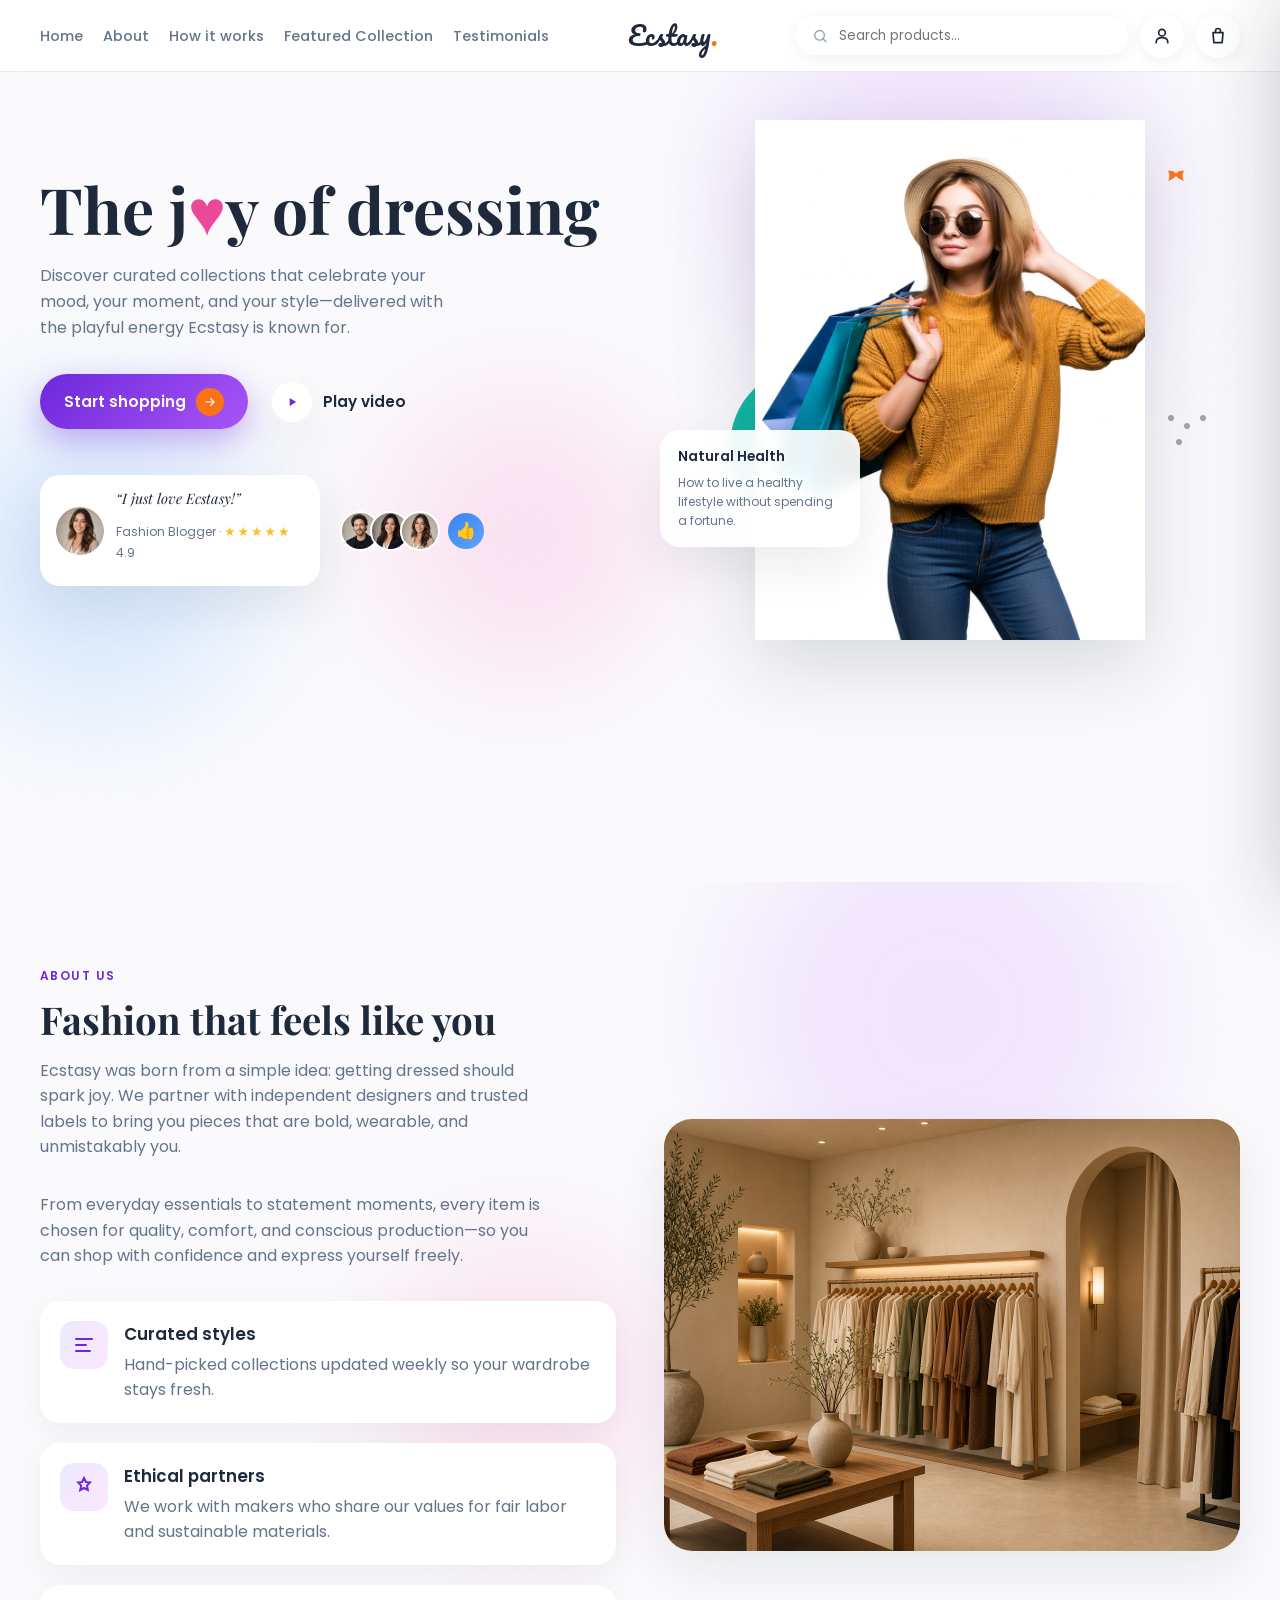
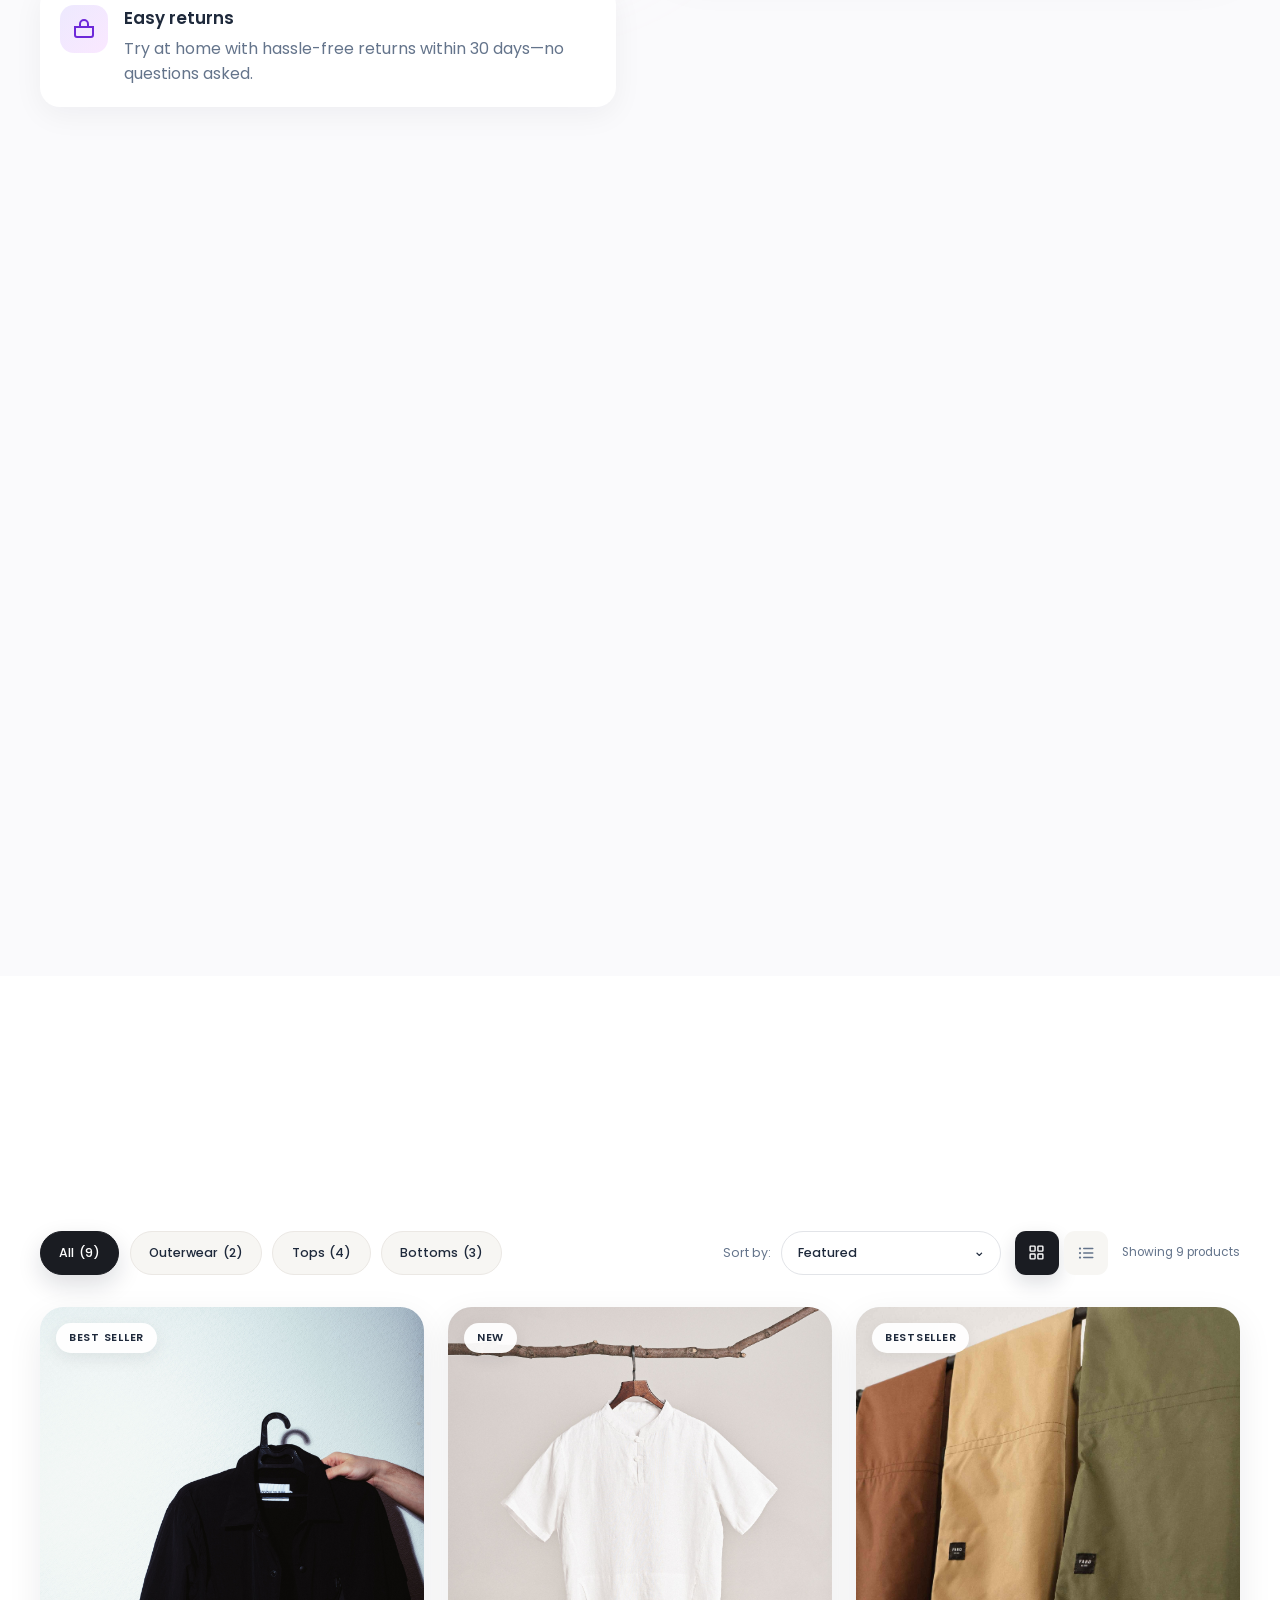
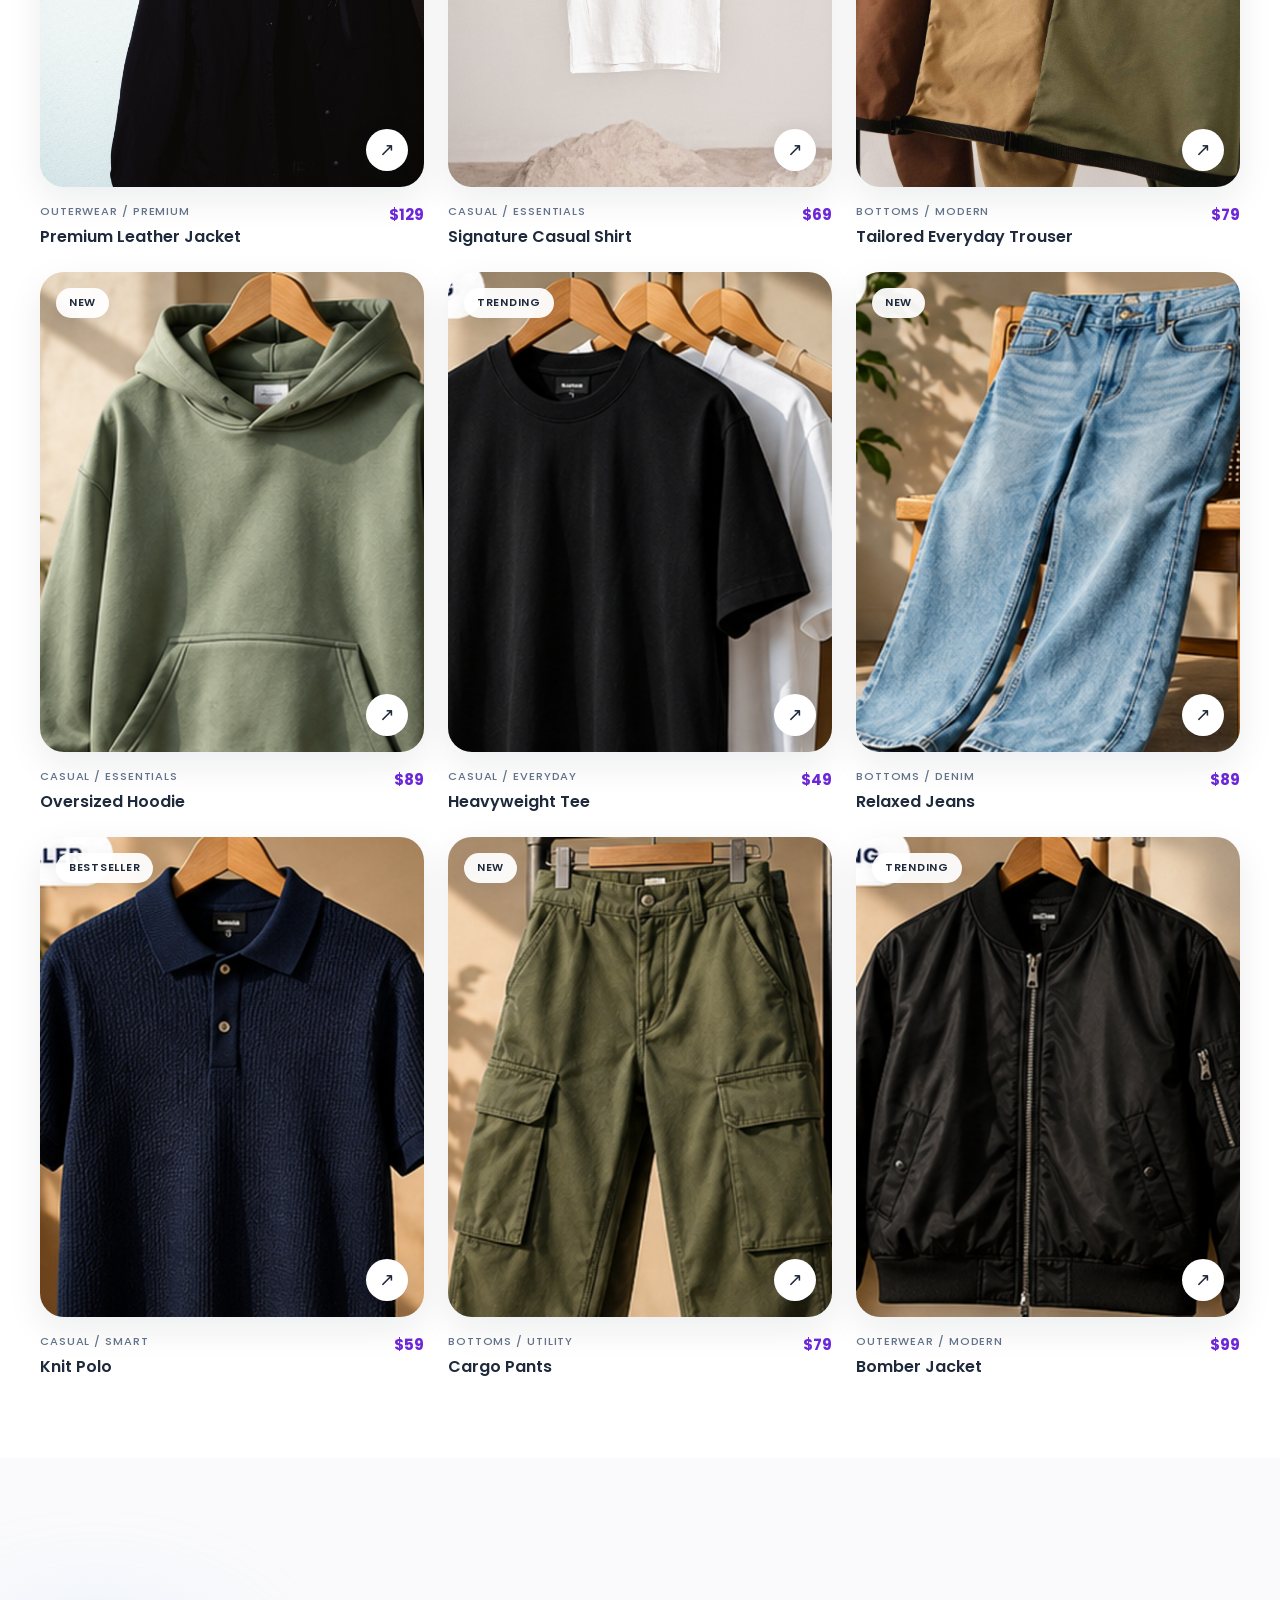
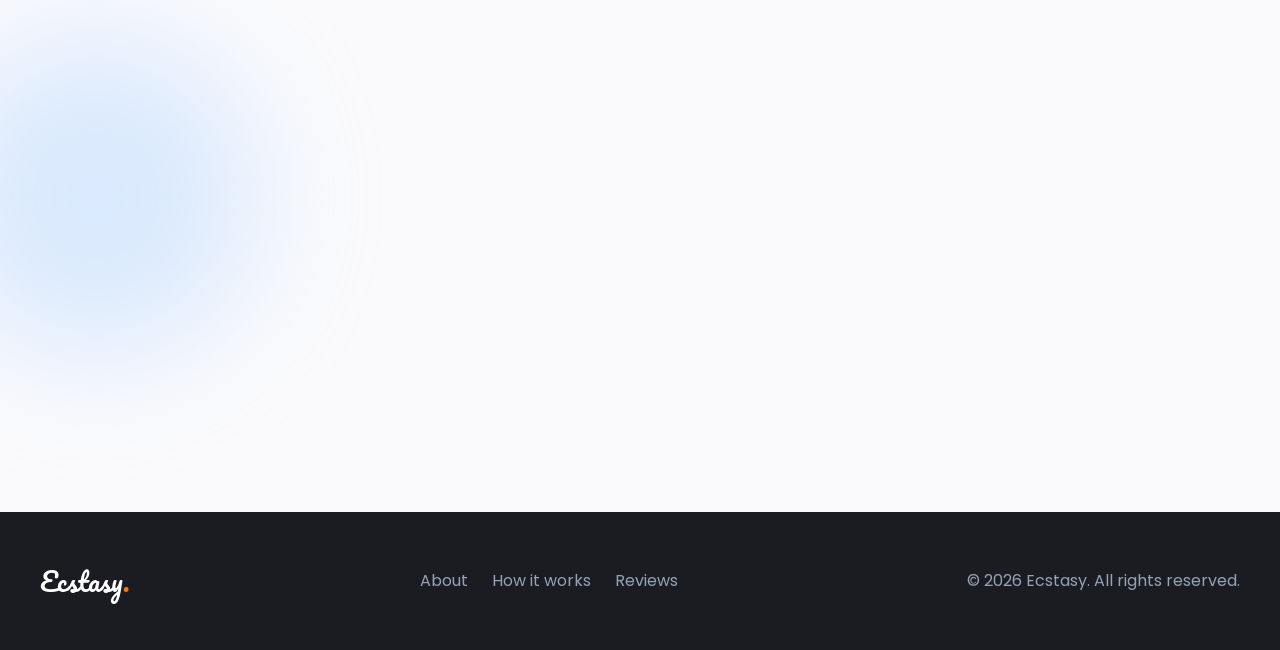
==== commit 80e7696c: "Updated portfolio website" ====
--- a/index.html
+++ b/index.html
@@ -6,7 +6,7 @@
   <meta name="viewport" content="width=device-width, initial-scale=1.0" />
   <meta name="description"
     content="Ecstasy — The joy of dressing. Curated fashion, effortless style, and a shopping experience you'll love." />
-  <title>Ecstasy — The joy of dressing</title>
+  <title>Ecstasy</title>
   <link rel="preconnect" href="https://fonts.googleapis.com" />
   <link rel="preconnect" href="https://fonts.gstatic.com" crossorigin />
   <link
@@ -299,6 +299,180 @@
 
         </div>
 
+                <!-- Collection Controls -->
+        <div class="collection-toolbar">
+
+          <!-- Category Filters -->
+          <div
+            class="collection-filters"
+            role="group"
+            aria-label="Filter products"
+          >
+
+            <button
+              type="button"
+              class="collection-filter is-active"
+              data-collection-filter="all"
+              aria-pressed="true"
+            >
+              All
+              <span>
+                (<span data-filter-count="all">9</span>)
+              </span>
+            </button>
+
+            <button
+              type="button"
+              class="collection-filter"
+              data-collection-filter="outerwear"
+              aria-pressed="false"
+            >
+              Outerwear
+              <span>
+                (<span data-filter-count="outerwear">2</span>)
+              </span>
+            </button>
+
+            <button
+              type="button"
+              class="collection-filter"
+              data-collection-filter="tops"
+              aria-pressed="false"
+            >
+              Tops
+              <span>
+                (<span data-filter-count="tops">4</span>)
+              </span>
+            </button>
+
+            <button
+              type="button"
+              class="collection-filter"
+              data-collection-filter="bottoms"
+              aria-pressed="false"
+            >
+              Bottoms
+              <span>
+                (<span data-filter-count="bottoms">3</span>)
+              </span>
+            </button>
+
+          </div>
+
+
+          <!-- Sort + View + Result Count -->
+          <div class="collection-tools">
+
+            <label
+              class="collection-sort"
+              for="collectionSort"
+            >
+
+              <span class="collection-sort-label">
+                Sort by:
+              </span>
+
+              <span class="collection-sort-select">
+
+                <select id="collectionSort">
+                  <option value="featured">
+                    Featured
+                  </option>
+
+                  <option value="price-low">
+                    Price: Low to High
+                  </option>
+
+                  <option value="price-high">
+                    Price: High to Low
+                  </option>
+
+                  <option value="rating">
+                    Highest Rated
+                  </option>
+
+                  <option value="name">
+                    Name: A–Z
+                  </option>
+                </select>
+
+              </span>
+
+            </label>
+
+
+            <!-- View Switch -->
+            <div
+              class="collection-view-switch"
+              role="group"
+              aria-label="Product view"
+            >
+
+              <button
+                type="button"
+                class="collection-view-button is-active"
+                data-view-mode="grid"
+                aria-label="Grid view"
+                aria-pressed="true"
+              >
+                <svg
+                  width="17"
+                  height="17"
+                  viewBox="0 0 24 24"
+                  fill="none"
+                  aria-hidden="true"
+                >
+                  <rect x="3" y="3" width="7" height="7" rx="1"
+                    stroke="currentColor" stroke-width="2" />
+                  <rect x="14" y="3" width="7" height="7" rx="1"
+                    stroke="currentColor" stroke-width="2" />
+                  <rect x="3" y="14" width="7" height="7" rx="1"
+                    stroke="currentColor" stroke-width="2" />
+                  <rect x="14" y="14" width="7" height="7" rx="1"
+                    stroke="currentColor" stroke-width="2" />
+                </svg>
+              </button>
+
+              <button
+                type="button"
+                class="collection-view-button"
+                data-view-mode="list"
+                aria-label="List view"
+                aria-pressed="false"
+              >
+                <svg
+                  width="18"
+                  height="18"
+                  viewBox="0 0 24 24"
+                  fill="none"
+                  aria-hidden="true"
+                >
+                  <path d="M9 6h12M9 12h12M9 18h12"
+                    stroke="currentColor"
+                    stroke-width="2"
+                    stroke-linecap="round" />
+
+                  <circle cx="4" cy="6" r="1.5" fill="currentColor" />
+                  <circle cx="4" cy="12" r="1.5" fill="currentColor" />
+                  <circle cx="4" cy="18" r="1.5" fill="currentColor" />
+                </svg>
+              </button>
+
+            </div>
+
+
+            <p
+              class="collection-result-count"
+              id="collectionResultCount"
+              aria-live="polite"
+            >
+              Showing 9 products
+            </p>
+
+          </div>
+
+        </div>
+
 
         <!-- Products -->
         <div class="featured-grid">
--- a/css/styles.css
+++ b/css/styles.css
@@ -1296,6 +1296,420 @@
 }
 
 
+/* ========================================
+   Featured Collection Controls
+   ======================================== */
+
+.featured-collection .featured-heading {
+  margin-bottom: 1.75rem;
+}
+
+
+/* Main toolbar */
+
+.collection-toolbar {
+  display: flex;
+  justify-content: space-between;
+  align-items: center;
+
+  flex-wrap: wrap;
+
+  gap: 1.25rem;
+
+  margin-bottom: 2rem;
+}
+
+
+/* Filter buttons */
+
+.collection-filters {
+  display: flex;
+  align-items: center;
+
+  flex-wrap: wrap;
+
+  gap: 0.65rem;
+}
+
+
+.collection-filter {
+  min-height: 44px;
+
+  display: inline-flex;
+  align-items: center;
+  justify-content: center;
+
+  gap: 0.28rem;
+
+  padding: 0.65rem 1.15rem;
+
+  border: 1px solid #ebe8e4;
+  border-radius: 999px;
+
+  color: var(--text-primary);
+
+  background: #f7f6f3;
+
+  font-size: 0.78rem;
+  font-weight: 500;
+
+  transition:
+    color 0.22s ease,
+    background 0.22s ease,
+    border-color 0.22s ease,
+    transform 0.22s var(--ease-out),
+    box-shadow 0.22s ease;
+}
+
+
+.collection-filter:hover {
+  transform: translateY(-1px);
+
+  background: #ffffff;
+
+  border-color: #d8d5d0;
+}
+
+
+.collection-filter.is-active {
+  color: #ffffff;
+
+  background: var(--navy-dark);
+
+  border-color: var(--navy-dark);
+
+  box-shadow:
+    0 10px 25px rgba(15, 23, 42, 0.14);
+}
+
+
+.collection-filter:focus-visible {
+  outline: 2px solid var(--purple-start);
+  outline-offset: 3px;
+}
+
+
+/* Right side tools */
+
+.collection-tools {
+  display: flex;
+  align-items: center;
+
+  flex-wrap: wrap;
+
+  gap: 0.85rem;
+
+  margin-left: auto;
+}
+
+
+/* Sort */
+
+.collection-sort {
+  display: flex;
+  align-items: center;
+
+  gap: 0.65rem;
+}
+
+
+.collection-sort-label {
+  flex-shrink: 0;
+
+  color: var(--text-muted);
+
+  font-size: 0.78rem;
+}
+
+
+.collection-sort-select {
+  position: relative;
+
+  display: block;
+}
+
+
+.collection-sort-select::after {
+  content: "⌄";
+
+  position: absolute;
+
+  top: 50%;
+  right: 1rem;
+
+  pointer-events: none;
+
+  color: var(--text-primary);
+
+  font-size: 0.9rem;
+
+  transform: translateY(-58%);
+}
+
+
+.collection-sort select {
+  min-width: 220px;
+  min-height: 44px;
+
+  appearance: none;
+
+  padding:
+    0.65rem 2.6rem
+    0.65rem 1rem;
+
+  border: 1px solid #e2e4e8;
+  border-radius: 999px;
+
+  outline: none;
+
+  color: var(--text-primary);
+
+  background: #ffffff;
+
+  font-family: var(--font-body);
+
+  font-size: 0.78rem;
+  font-weight: 500;
+
+  cursor: pointer;
+
+  transition:
+    border-color 0.2s ease,
+    box-shadow 0.2s ease;
+}
+
+
+.collection-sort select:hover {
+  border-color: #cbd5e1;
+}
+
+
+.collection-sort select:focus {
+  border-color: var(--purple-start);
+
+  box-shadow:
+    0 0 0 3px rgba(109, 40, 217, 0.10);
+}
+
+
+/* Grid / list switch */
+
+.collection-view-switch {
+  display: flex;
+
+  gap: 0.35rem;
+}
+
+
+.collection-view-button {
+  width: 44px;
+  height: 44px;
+
+  display: grid;
+  place-items: center;
+
+  border-radius: 11px;
+
+  color: var(--text-muted);
+
+  background: #f7f6f3;
+
+  transition:
+    color 0.2s ease,
+    background 0.2s ease,
+    transform 0.2s ease;
+}
+
+
+.collection-view-button:hover {
+  color: var(--text-primary);
+
+  transform: translateY(-1px);
+}
+
+
+.collection-view-button.is-active {
+  color: #ffffff;
+
+  background: var(--navy-dark);
+
+  box-shadow:
+    0 8px 20px rgba(15, 23, 42, 0.14);
+}
+
+
+.collection-view-button:focus-visible {
+  outline: 2px solid var(--purple-start);
+  outline-offset: 3px;
+}
+
+
+/* Result count */
+
+.collection-result-count {
+  margin: 0;
+
+  white-space: nowrap;
+
+  color: var(--text-muted);
+
+  font-size: 0.74rem;
+}
+
+
+/* List mode */
+
+.featured-grid.is-list-view {
+  grid-template-columns: 1fr;
+}
+
+
+.featured-grid.is-list-view .featured-card {
+  display: grid;
+
+  grid-template-columns:
+    minmax(230px, 320px)
+    minmax(0, 1fr);
+
+  align-items: center;
+
+  gap: 1.5rem;
+
+  padding: 0.75rem;
+
+  border: 1px solid #edf0f4;
+  border-radius: 24px;
+
+  background: #ffffff;
+
+  box-shadow:
+    0 12px 35px rgba(15, 23, 42, 0.06);
+}
+
+
+.featured-grid.is-list-view .featured-image-wrap {
+  aspect-ratio: 4 / 3;
+}
+
+
+.featured-grid.is-list-view .featured-product-content {
+  align-items: center;
+
+  padding:
+    0 0.65rem 0 0;
+}
+
+
+/* Empty collection */
+
+.collection-empty {
+  grid-column: 1 / -1;
+
+  padding: 3rem 1.5rem;
+
+  border: 1px dashed #dbe2ea;
+  border-radius: 24px;
+
+  color: var(--text-muted);
+
+  background: #fafafc;
+
+  text-align: center;
+
+  font-size: 0.85rem;
+}
+
+
+/* Toolbar responsive */
+
+@media (max-width: 1050px) {
+
+  .collection-toolbar {
+    align-items: flex-start;
+
+    flex-direction: column;
+  }
+
+
+  .collection-tools {
+    width: 100%;
+
+    margin-left: 0;
+  }
+
+}
+
+
+@media (max-width: 700px) {
+
+  .collection-filters {
+    width: 100%;
+  }
+
+
+  .collection-filter {
+    flex: 1 1 auto;
+
+    padding-inline: 0.9rem;
+  }
+
+
+  .collection-tools {
+    align-items: stretch;
+  }
+
+
+  .collection-sort {
+    flex: 1 1 100%;
+  }
+
+
+  .collection-sort-select {
+    flex: 1;
+  }
+
+
+  .collection-sort select {
+    width: 100%;
+    min-width: 0;
+  }
+
+
+  .collection-result-count {
+    display: flex;
+    align-items: center;
+
+    min-height: 44px;
+  }
+
+
+  .collection-view-switch {
+    display: none;
+  }
+
+
+  .featured-grid.is-list-view .featured-card {
+    display: block;
+
+    padding: 0;
+
+    border: 0;
+
+    box-shadow: none;
+  }
+
+
+  .featured-grid.is-list-view .featured-image-wrap {
+    aspect-ratio: 4 / 5;
+  }
+
+
+  .featured-grid.is-list-view .featured-product-content {
+    padding:
+      1rem 0 0;
+  }
+
+}
 /* Tablet */
 
 @media (max-width: 900px) {
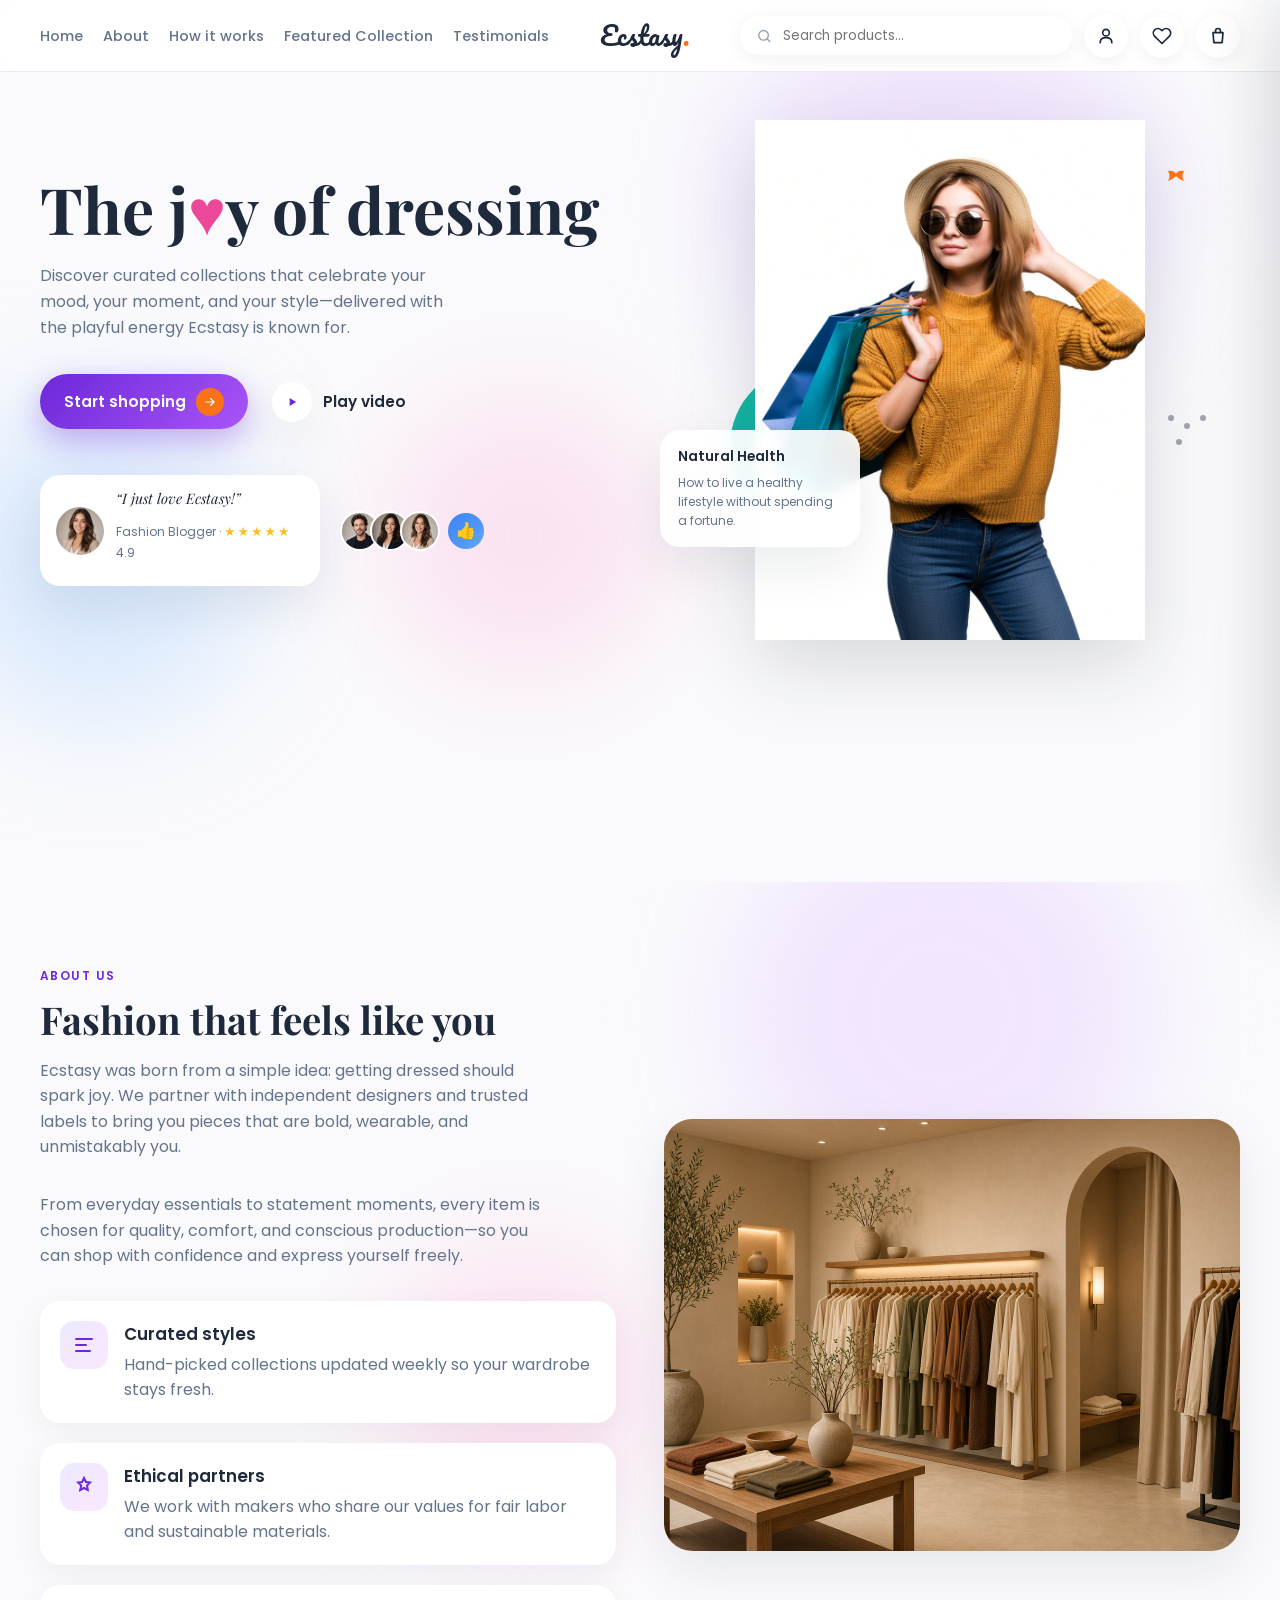
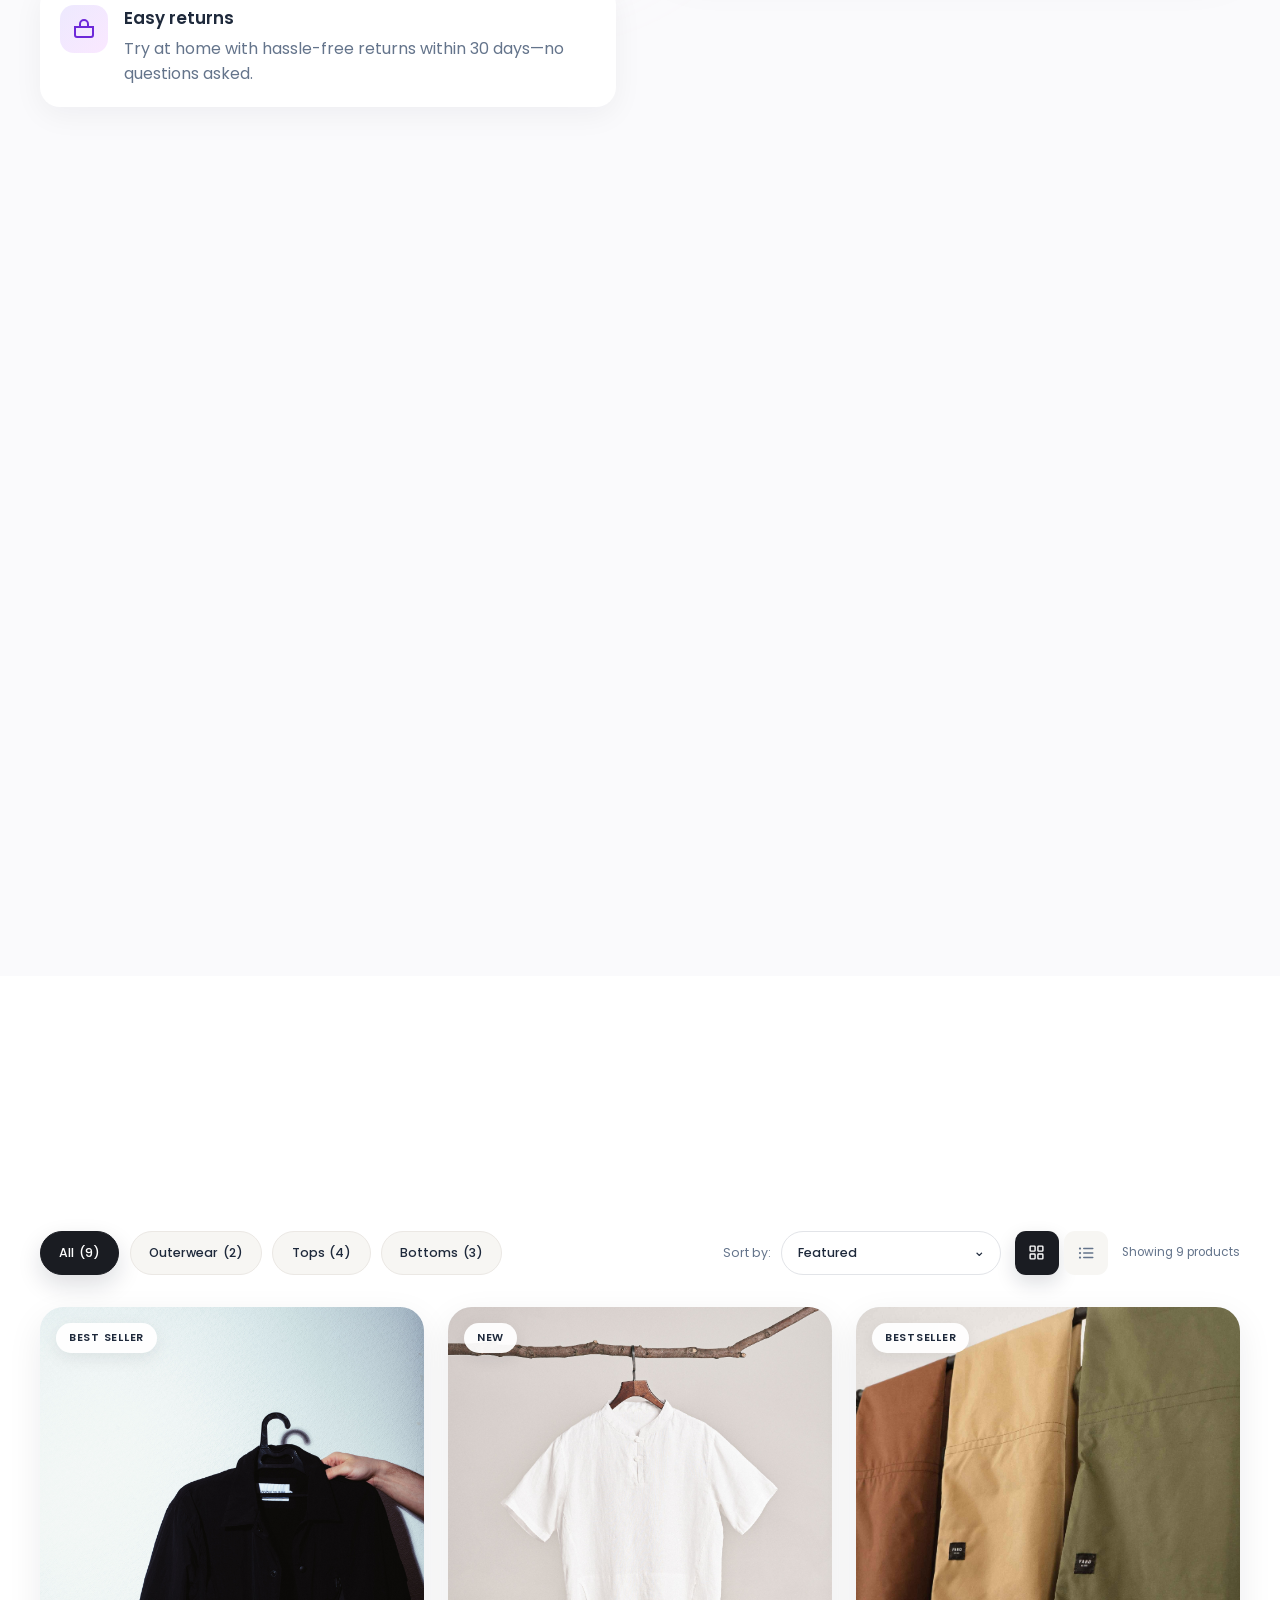
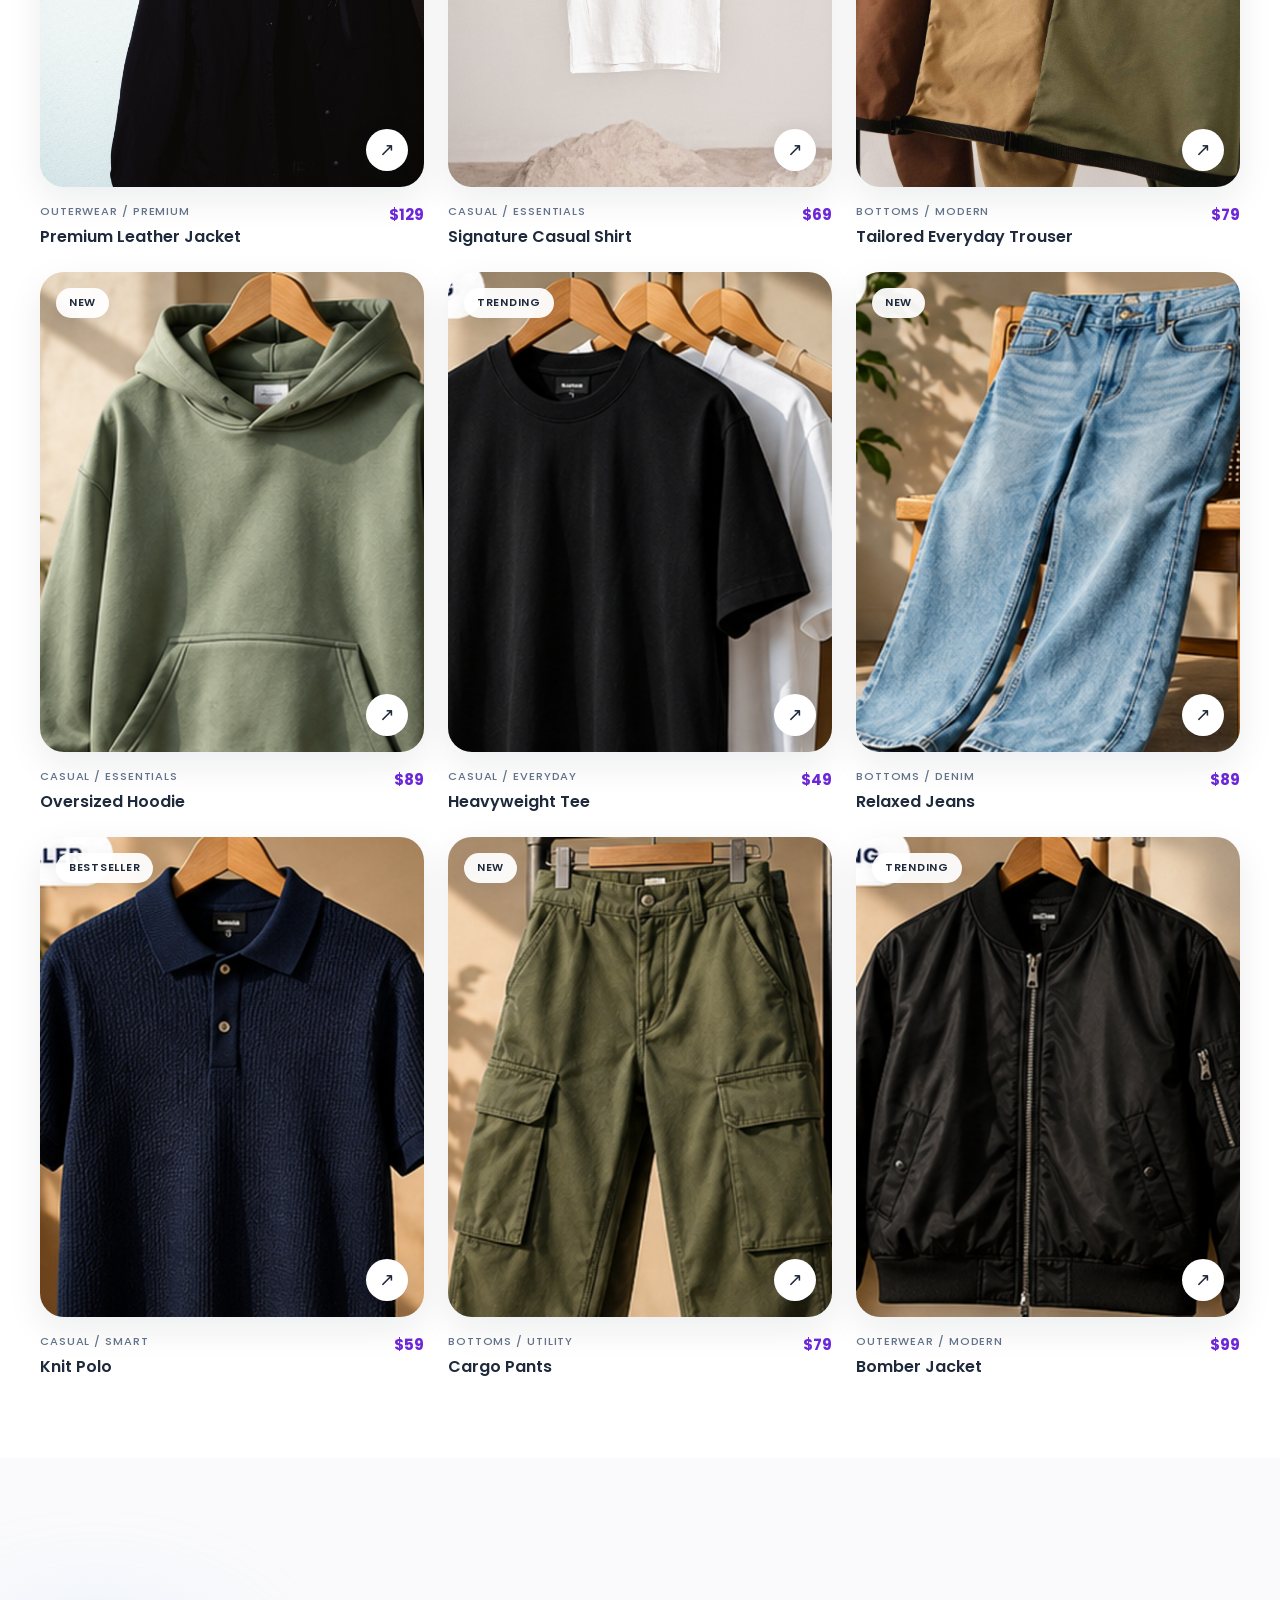
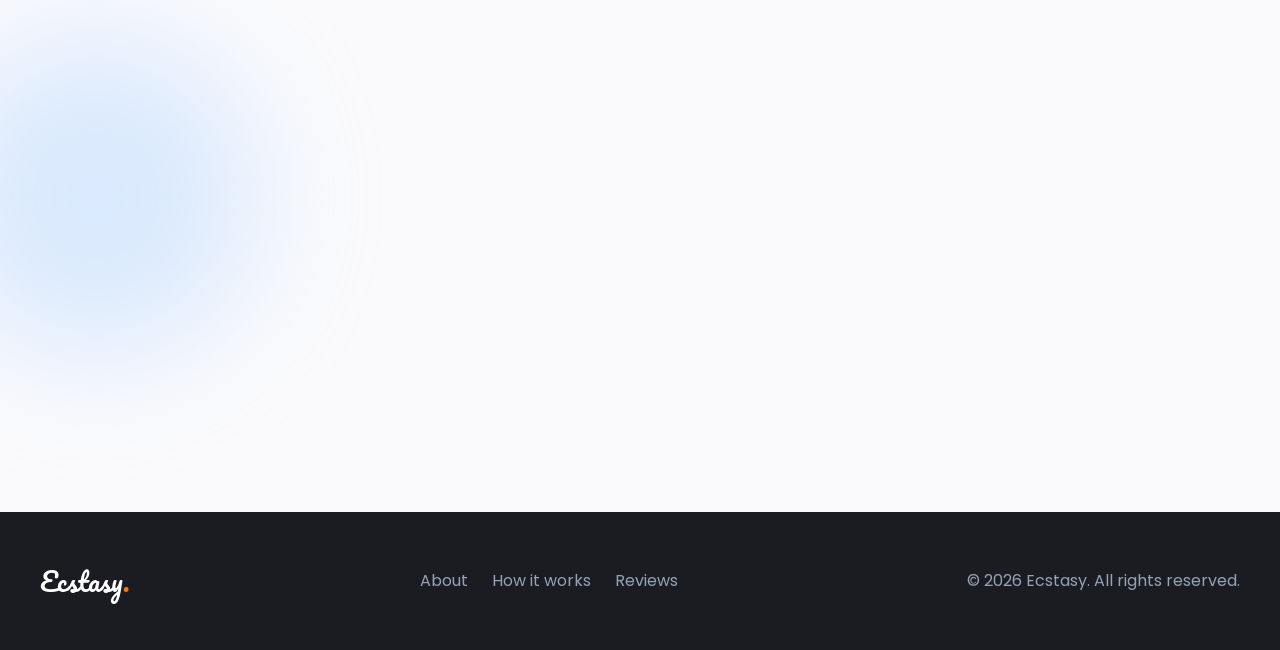
==== commit ca378a78: "wishlist added" ====
--- a/index.html
+++ b/index.html
@@ -58,6 +58,40 @@
             <path d="M5 20c0-4 3-6 7-6s7 2 7 6" stroke="#1E293B" stroke-width="2" stroke-linecap="round" />
           </svg>
         </a>
+
+        <a
+  href="Wishlist/index.html"
+  class="icon-btn wishlist-nav-button"
+  aria-label="Wishlist"
+>
+
+  <svg
+    width="20"
+    height="20"
+    viewBox="0 0 24 24"
+    fill="none"
+    aria-hidden="true"
+  >
+
+    <path
+      d="M20.8 4.6a5.5 5.5 0 00-7.8 0L12 5.6l-1-1a5.5 5.5 0 00-7.8 7.8l1 1L12 21l7.8-7.6 1-1a5.5 5.5 0 000-7.8z"
+      stroke="currentColor"
+      stroke-width="2"
+      stroke-linejoin="round"
+    />
+
+  </svg>
+
+
+  <span
+    class="wishlist-nav-count"
+    data-wishlist-count
+    hidden
+  >
+    0
+  </span>
+
+</a>
         <button type="button" class="icon-btn" aria-label="Shopping bag">
           <svg width="20" height="20" viewBox="0 0 24 24" fill="none" aria-hidden="true">
             <path d="M6 8h12l-1 12H7L6 8z" stroke="#1E293B" stroke-width="2" stroke-linejoin="round" />
@@ -71,6 +105,11 @@
       <li><a href="#about">About</a></li>
       <li><a href="#how-it-works">How it works</a></li>
       <li><a href="#featured">Featured Collection</a></li>
+      <li>
+  <a href="Wishlist/index.html">
+    Wishlist
+  </a>
+</li>
       <li><a href="#testimonials">Testimonials</a></li>
     </ul>
   </header>
@@ -299,58 +338,34 @@
 
         </div>
 
-                <!-- Collection Controls -->
+        <!-- Collection Controls -->
         <div class="collection-toolbar">
 
           <!-- Category Filters -->
-          <div
-            class="collection-filters"
-            role="group"
-            aria-label="Filter products"
-          >
-
-            <button
-              type="button"
-              class="collection-filter is-active"
-              data-collection-filter="all"
-              aria-pressed="true"
-            >
+          <div class="collection-filters" role="group" aria-label="Filter products">
+
+            <button type="button" class="collection-filter is-active" data-collection-filter="all" aria-pressed="true">
               All
               <span>
                 (<span data-filter-count="all">9</span>)
               </span>
             </button>
 
-            <button
-              type="button"
-              class="collection-filter"
-              data-collection-filter="outerwear"
-              aria-pressed="false"
-            >
+            <button type="button" class="collection-filter" data-collection-filter="outerwear" aria-pressed="false">
               Outerwear
               <span>
                 (<span data-filter-count="outerwear">2</span>)
               </span>
             </button>
 
-            <button
-              type="button"
-              class="collection-filter"
-              data-collection-filter="tops"
-              aria-pressed="false"
-            >
+            <button type="button" class="collection-filter" data-collection-filter="tops" aria-pressed="false">
               Tops
               <span>
                 (<span data-filter-count="tops">4</span>)
               </span>
             </button>
 
-            <button
-              type="button"
-              class="collection-filter"
-              data-collection-filter="bottoms"
-              aria-pressed="false"
-            >
+            <button type="button" class="collection-filter" data-collection-filter="bottoms" aria-pressed="false">
               Bottoms
               <span>
                 (<span data-filter-count="bottoms">3</span>)
@@ -363,10 +378,7 @@
           <!-- Sort + View + Result Count -->
           <div class="collection-tools">
 
-            <label
-              class="collection-sort"
-              for="collectionSort"
-            >
+            <label class="collection-sort" for="collectionSort">
 
               <span class="collection-sort-label">
                 Sort by:
@@ -402,55 +414,22 @@
 
 
             <!-- View Switch -->
-            <div
-              class="collection-view-switch"
-              role="group"
-              aria-label="Product view"
-            >
-
-              <button
-                type="button"
-                class="collection-view-button is-active"
-                data-view-mode="grid"
-                aria-label="Grid view"
-                aria-pressed="true"
-              >
-                <svg
-                  width="17"
-                  height="17"
-                  viewBox="0 0 24 24"
-                  fill="none"
-                  aria-hidden="true"
-                >
-                  <rect x="3" y="3" width="7" height="7" rx="1"
-                    stroke="currentColor" stroke-width="2" />
-                  <rect x="14" y="3" width="7" height="7" rx="1"
-                    stroke="currentColor" stroke-width="2" />
-                  <rect x="3" y="14" width="7" height="7" rx="1"
-                    stroke="currentColor" stroke-width="2" />
-                  <rect x="14" y="14" width="7" height="7" rx="1"
-                    stroke="currentColor" stroke-width="2" />
+            <div class="collection-view-switch" role="group" aria-label="Product view">
+
+              <button type="button" class="collection-view-button is-active" data-view-mode="grid"
+                aria-label="Grid view" aria-pressed="true">
+                <svg width="17" height="17" viewBox="0 0 24 24" fill="none" aria-hidden="true">
+                  <rect x="3" y="3" width="7" height="7" rx="1" stroke="currentColor" stroke-width="2" />
+                  <rect x="14" y="3" width="7" height="7" rx="1" stroke="currentColor" stroke-width="2" />
+                  <rect x="3" y="14" width="7" height="7" rx="1" stroke="currentColor" stroke-width="2" />
+                  <rect x="14" y="14" width="7" height="7" rx="1" stroke="currentColor" stroke-width="2" />
                 </svg>
               </button>
 
-              <button
-                type="button"
-                class="collection-view-button"
-                data-view-mode="list"
-                aria-label="List view"
-                aria-pressed="false"
-              >
-                <svg
-                  width="18"
-                  height="18"
-                  viewBox="0 0 24 24"
-                  fill="none"
-                  aria-hidden="true"
-                >
-                  <path d="M9 6h12M9 12h12M9 18h12"
-                    stroke="currentColor"
-                    stroke-width="2"
-                    stroke-linecap="round" />
+              <button type="button" class="collection-view-button" data-view-mode="list" aria-label="List view"
+                aria-pressed="false">
+                <svg width="18" height="18" viewBox="0 0 24 24" fill="none" aria-hidden="true">
+                  <path d="M9 6h12M9 12h12M9 18h12" stroke="currentColor" stroke-width="2" stroke-linecap="round" />
 
                   <circle cx="4" cy="6" r="1.5" fill="currentColor" />
                   <circle cx="4" cy="12" r="1.5" fill="currentColor" />
@@ -461,11 +440,7 @@
             </div>
 
 
-            <p
-              class="collection-result-count"
-              id="collectionResultCount"
-              aria-live="polite"
-            >
+            <p class="collection-result-count" id="collectionResultCount" aria-live="polite">
               Showing 9 products
             </p>
 
@@ -479,8 +454,6 @@
 
 
           <!-- Jacket -->
-          <!-- <article class="featured-card reveal"> -->
-          <!-- <article class="featured-card reveal" data-product-card="jacket"> -->
           <a class="featured-card reveal" data-product-card="jacket" href="Productpage/index.html?product=jacket">
 
             <div class="featured-image-wrap">
--- a/css/styles.css
+++ b/css/styles.css
@@ -63,6 +63,28 @@
   background: none;
 }
 
+/* Remove mobile browser tap highlight */
+a,
+button,
+input,
+select,
+textarea,
+[role="button"] {
+  -webkit-tap-highlight-color: transparent;
+}
+
+
+/* Remove pointer-click focus outline,
+   but keep keyboard accessibility */
+a:focus:not(:focus-visible),
+button:focus:not(:focus-visible),
+input:focus:not(:focus-visible),
+select:focus:not(:focus-visible),
+textarea:focus:not(:focus-visible),
+[role="button"]:focus:not(:focus-visible) {
+  outline: none;
+}
+
 .container {
   width: var(--container);
   margin-inline: auto;
@@ -1359,6 +1381,7 @@
     border-color 0.22s ease,
     transform 0.22s var(--ease-out),
     box-shadow 0.22s ease;
+  -webkit-tap-highlight-color: transparent;
 }
 
 
@@ -1454,8 +1477,7 @@
   appearance: none;
 
   padding:
-    0.65rem 2.6rem
-    0.65rem 1rem;
+    0.65rem 2.6rem 0.65rem 1rem;
 
   border: 1px solid #e2e4e8;
   border-radius: 999px;
@@ -1568,8 +1590,7 @@
   display: grid;
 
   grid-template-columns:
-    minmax(230px, 320px)
-    minmax(0, 1fr);
+    minmax(230px, 320px) minmax(0, 1fr);
 
   align-items: center;
 
@@ -1710,6 +1731,7 @@
   }
 
 }
+
 /* Tablet */
 
 @media (max-width: 900px) {
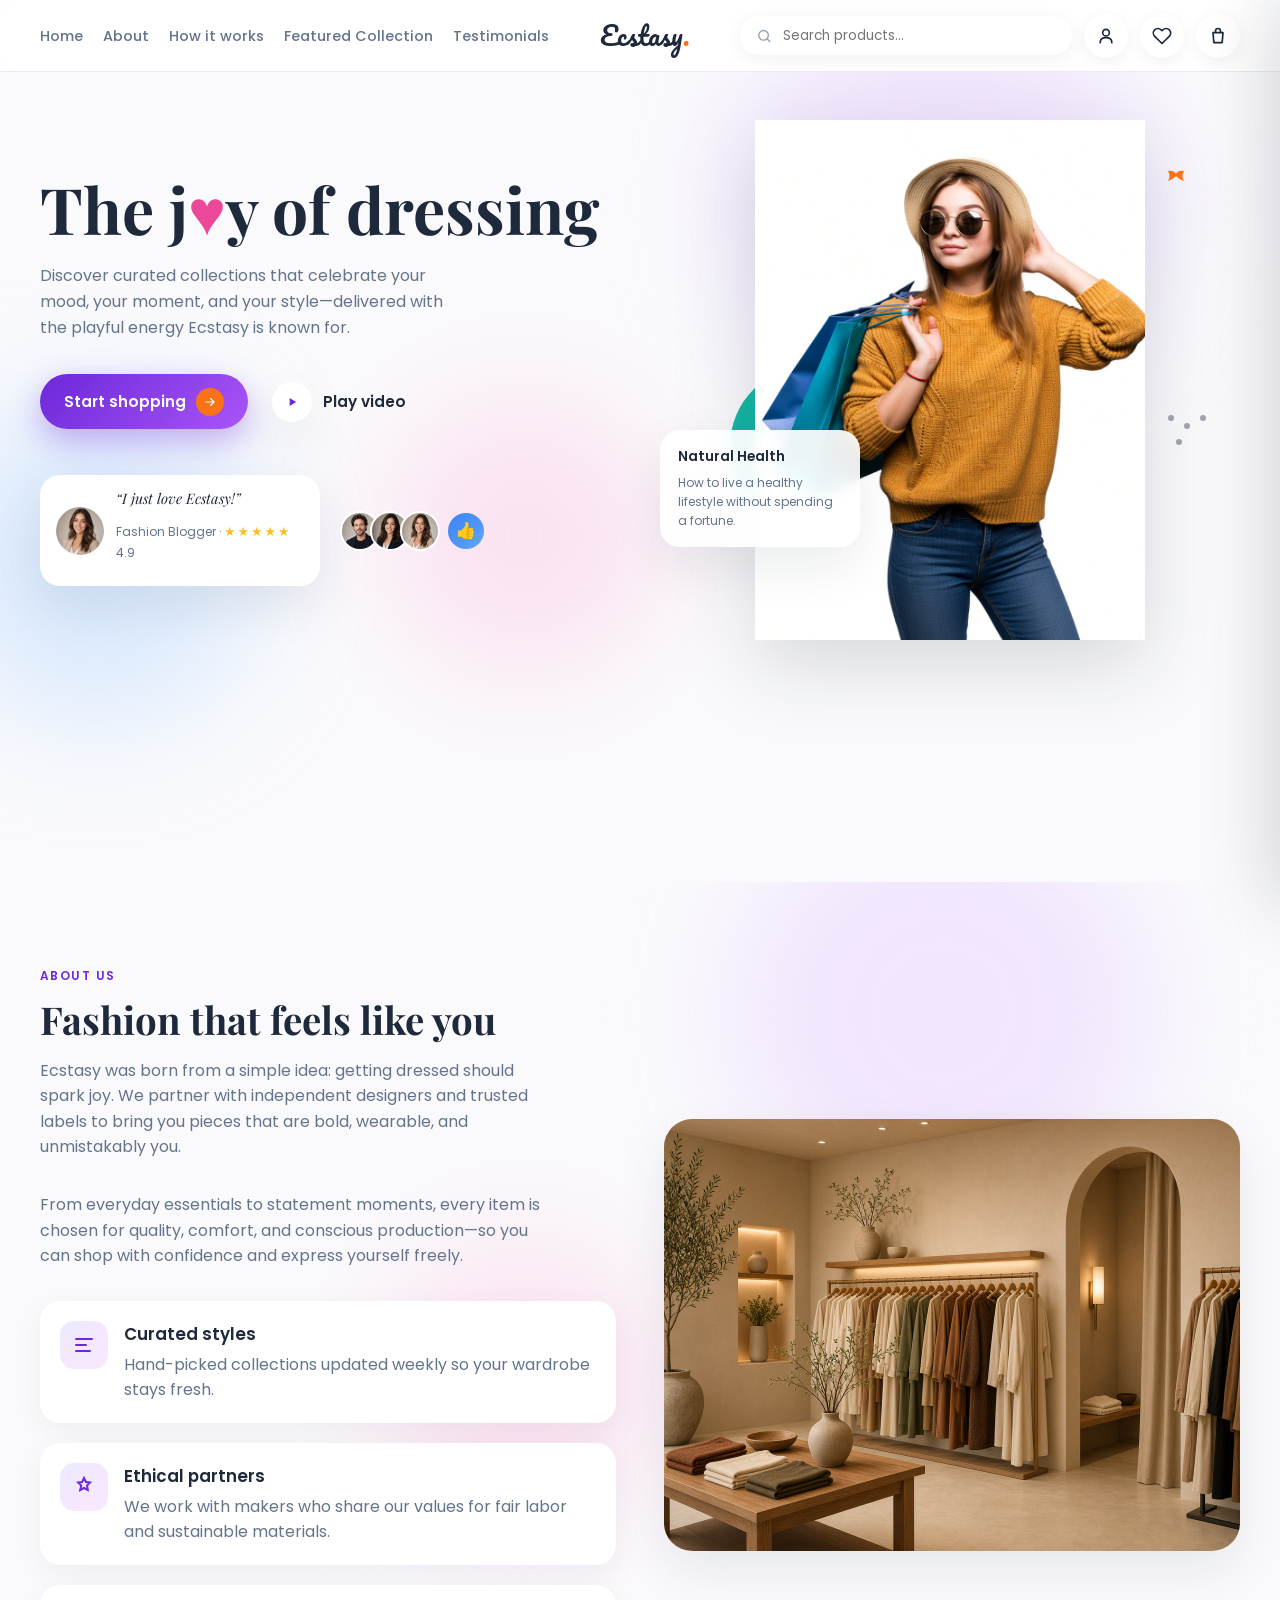
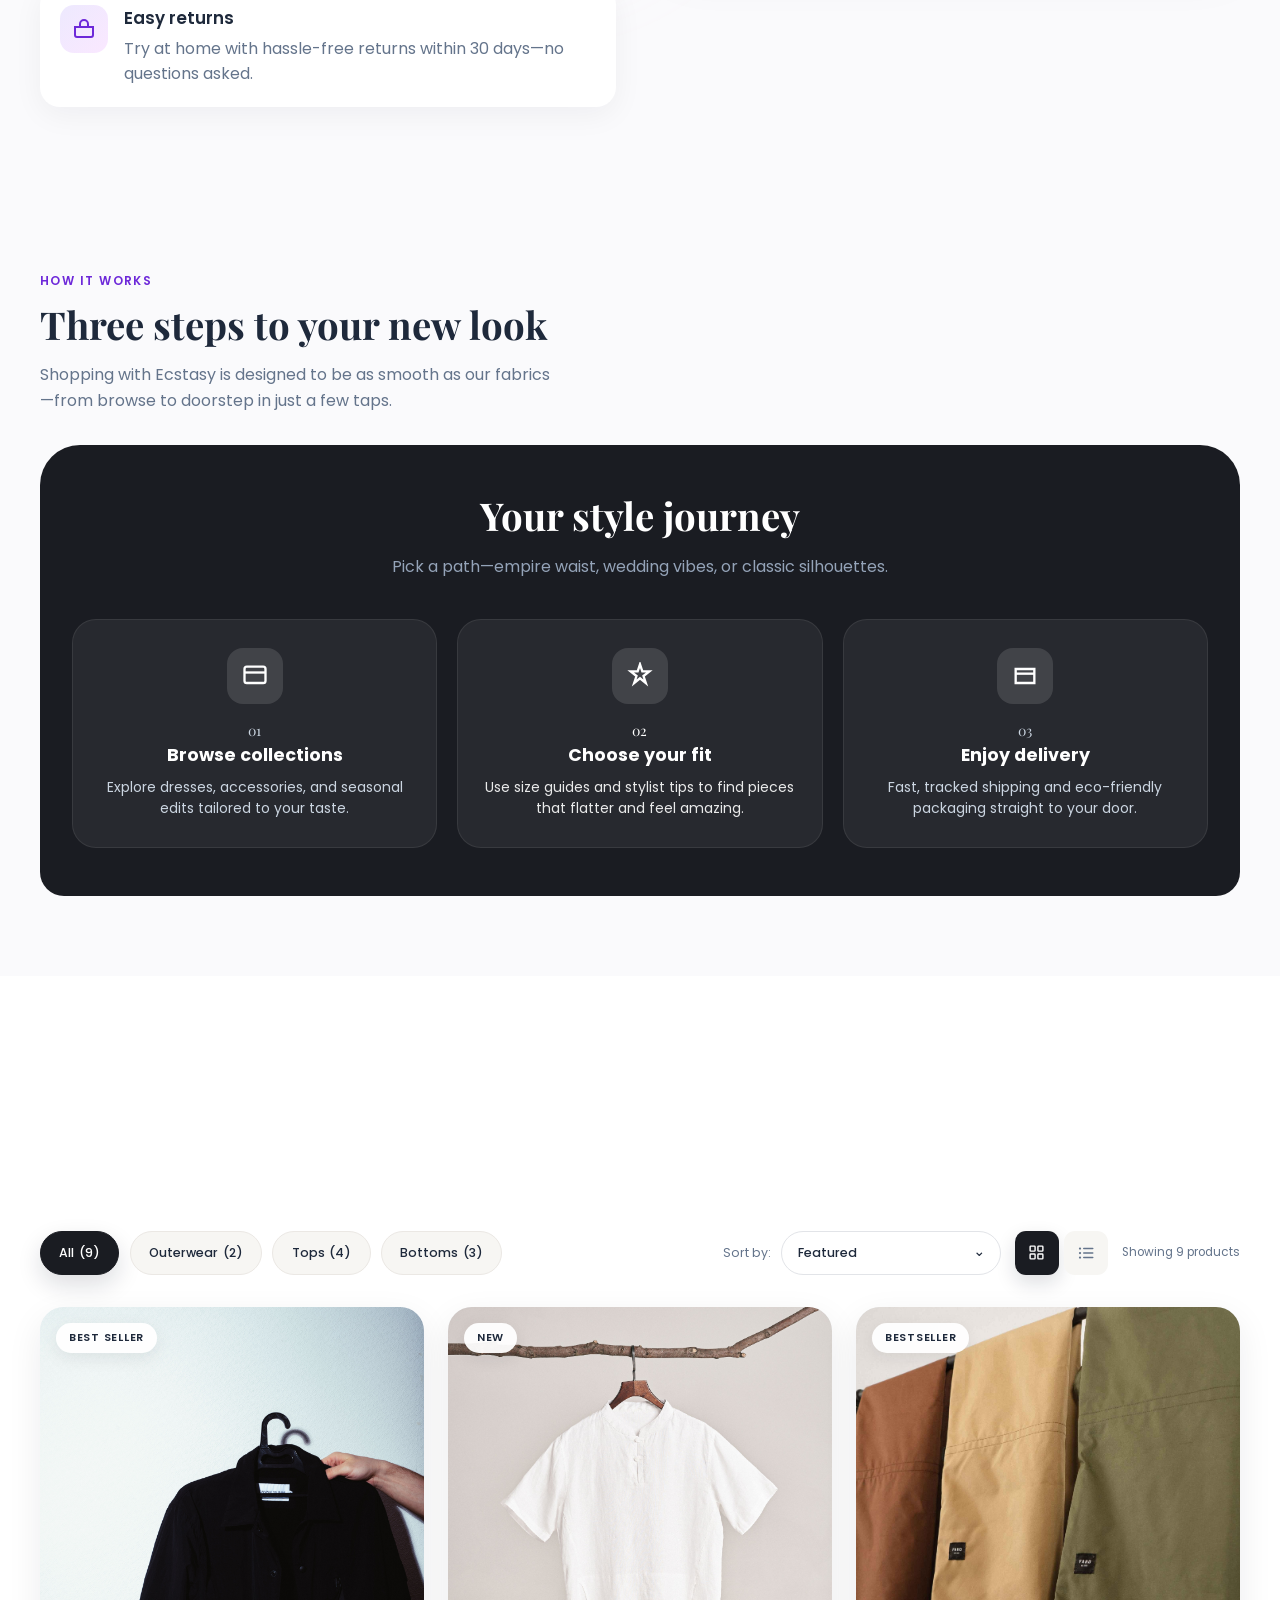
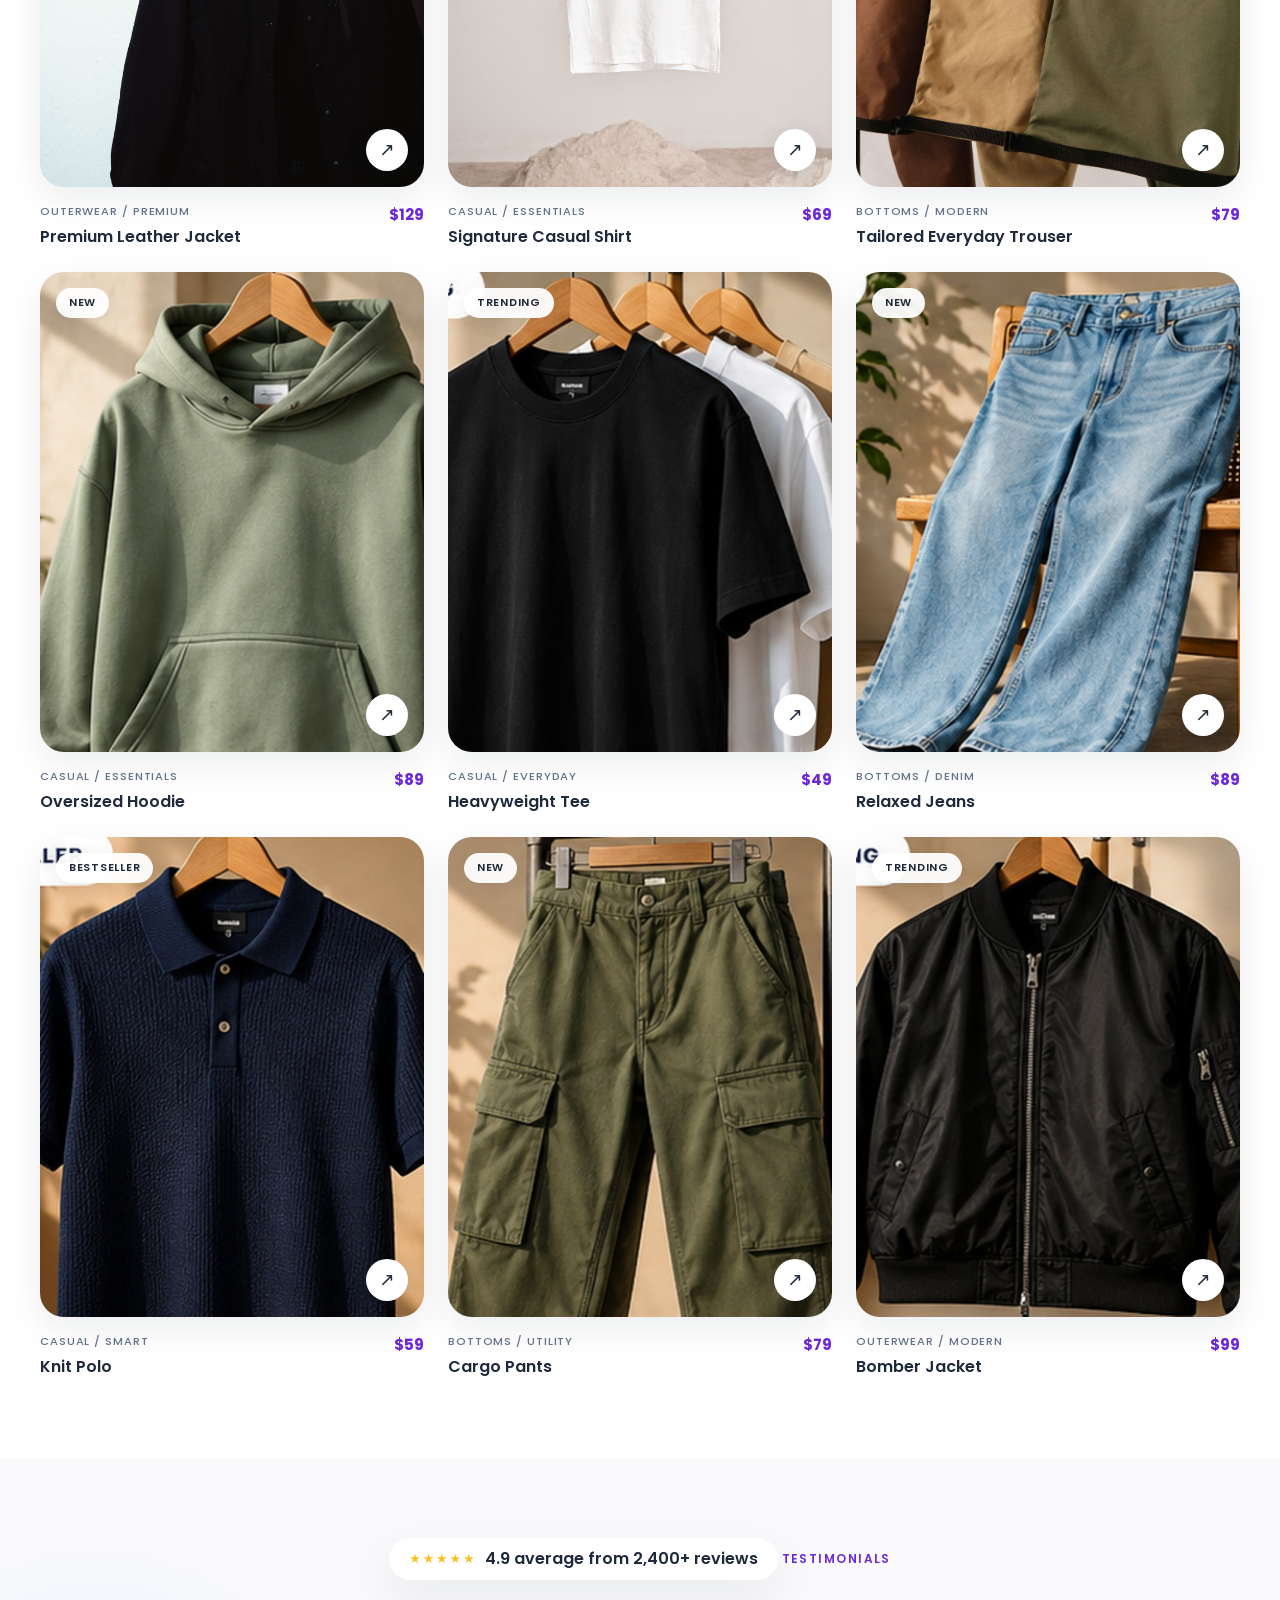
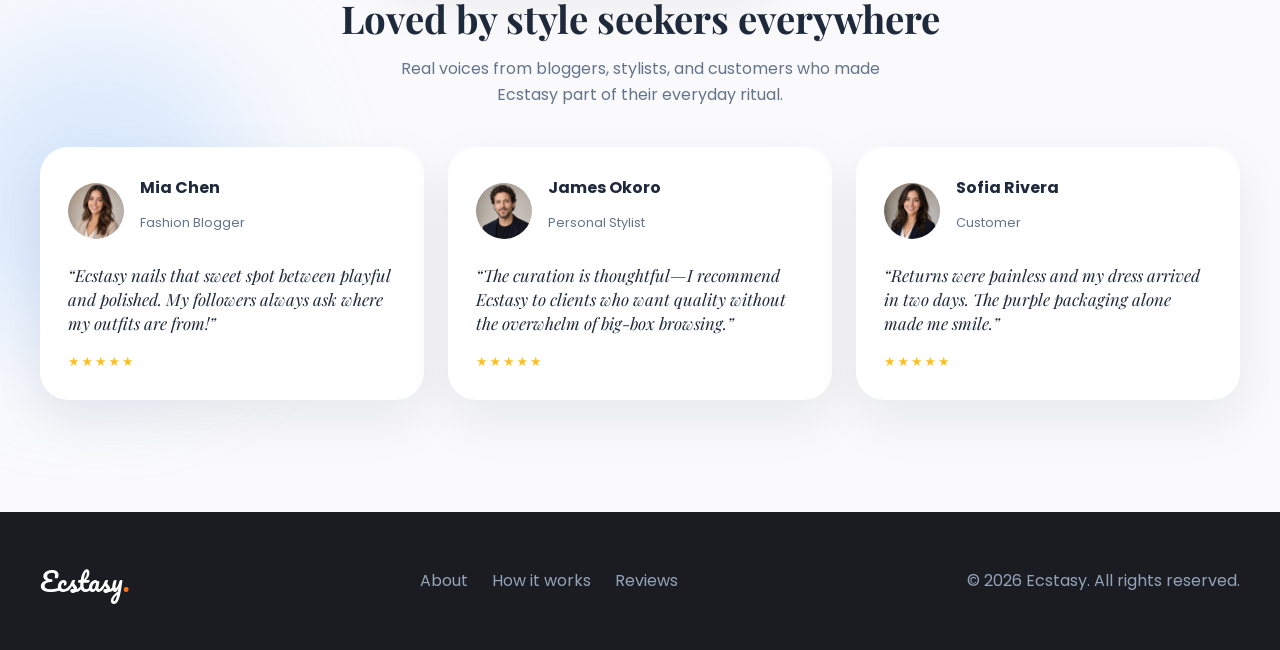
==== commit 932ef8f0: "New changess" ====
--- a/index.html
+++ b/index.html
@@ -59,39 +59,22 @@
           </svg>
         </a>
 
-        <a
-  href="Wishlist/index.html"
-  class="icon-btn wishlist-nav-button"
-  aria-label="Wishlist"
->
-
-  <svg
-    width="20"
-    height="20"
-    viewBox="0 0 24 24"
-    fill="none"
-    aria-hidden="true"
-  >
-
-    <path
-      d="M20.8 4.6a5.5 5.5 0 00-7.8 0L12 5.6l-1-1a5.5 5.5 0 00-7.8 7.8l1 1L12 21l7.8-7.6 1-1a5.5 5.5 0 000-7.8z"
-      stroke="currentColor"
-      stroke-width="2"
-      stroke-linejoin="round"
-    />
-
-  </svg>
-
-
-  <span
-    class="wishlist-nav-count"
-    data-wishlist-count
-    hidden
-  >
-    0
-  </span>
-
-</a>
+        <a href="Wishlist/index.html" class="icon-btn wishlist-nav-button" aria-label="Wishlist">
+
+          <svg width="20" height="20" viewBox="0 0 24 24" fill="none" aria-hidden="true">
+
+            <path
+              d="M20.8 4.6a5.5 5.5 0 00-7.8 0L12 5.6l-1-1a5.5 5.5 0 00-7.8 7.8l1 1L12 21l7.8-7.6 1-1a5.5 5.5 0 000-7.8z"
+              stroke="currentColor" stroke-width="2" stroke-linejoin="round" />
+
+          </svg>
+
+
+          <span class="wishlist-nav-count" data-wishlist-count hidden>
+            0
+          </span>
+
+        </a>
         <button type="button" class="icon-btn" aria-label="Shopping bag">
           <svg width="20" height="20" viewBox="0 0 24 24" fill="none" aria-hidden="true">
             <path d="M6 8h12l-1 12H7L6 8z" stroke="#1E293B" stroke-width="2" stroke-linejoin="round" />
@@ -106,10 +89,10 @@
       <li><a href="#how-it-works">How it works</a></li>
       <li><a href="#featured">Featured Collection</a></li>
       <li>
-  <a href="Wishlist/index.html">
-    Wishlist
-  </a>
-</li>
+        <a href="Wishlist/index.html">
+          Wishlist
+        </a>
+      </li>
       <li><a href="#testimonials">Testimonials</a></li>
     </ul>
   </header>
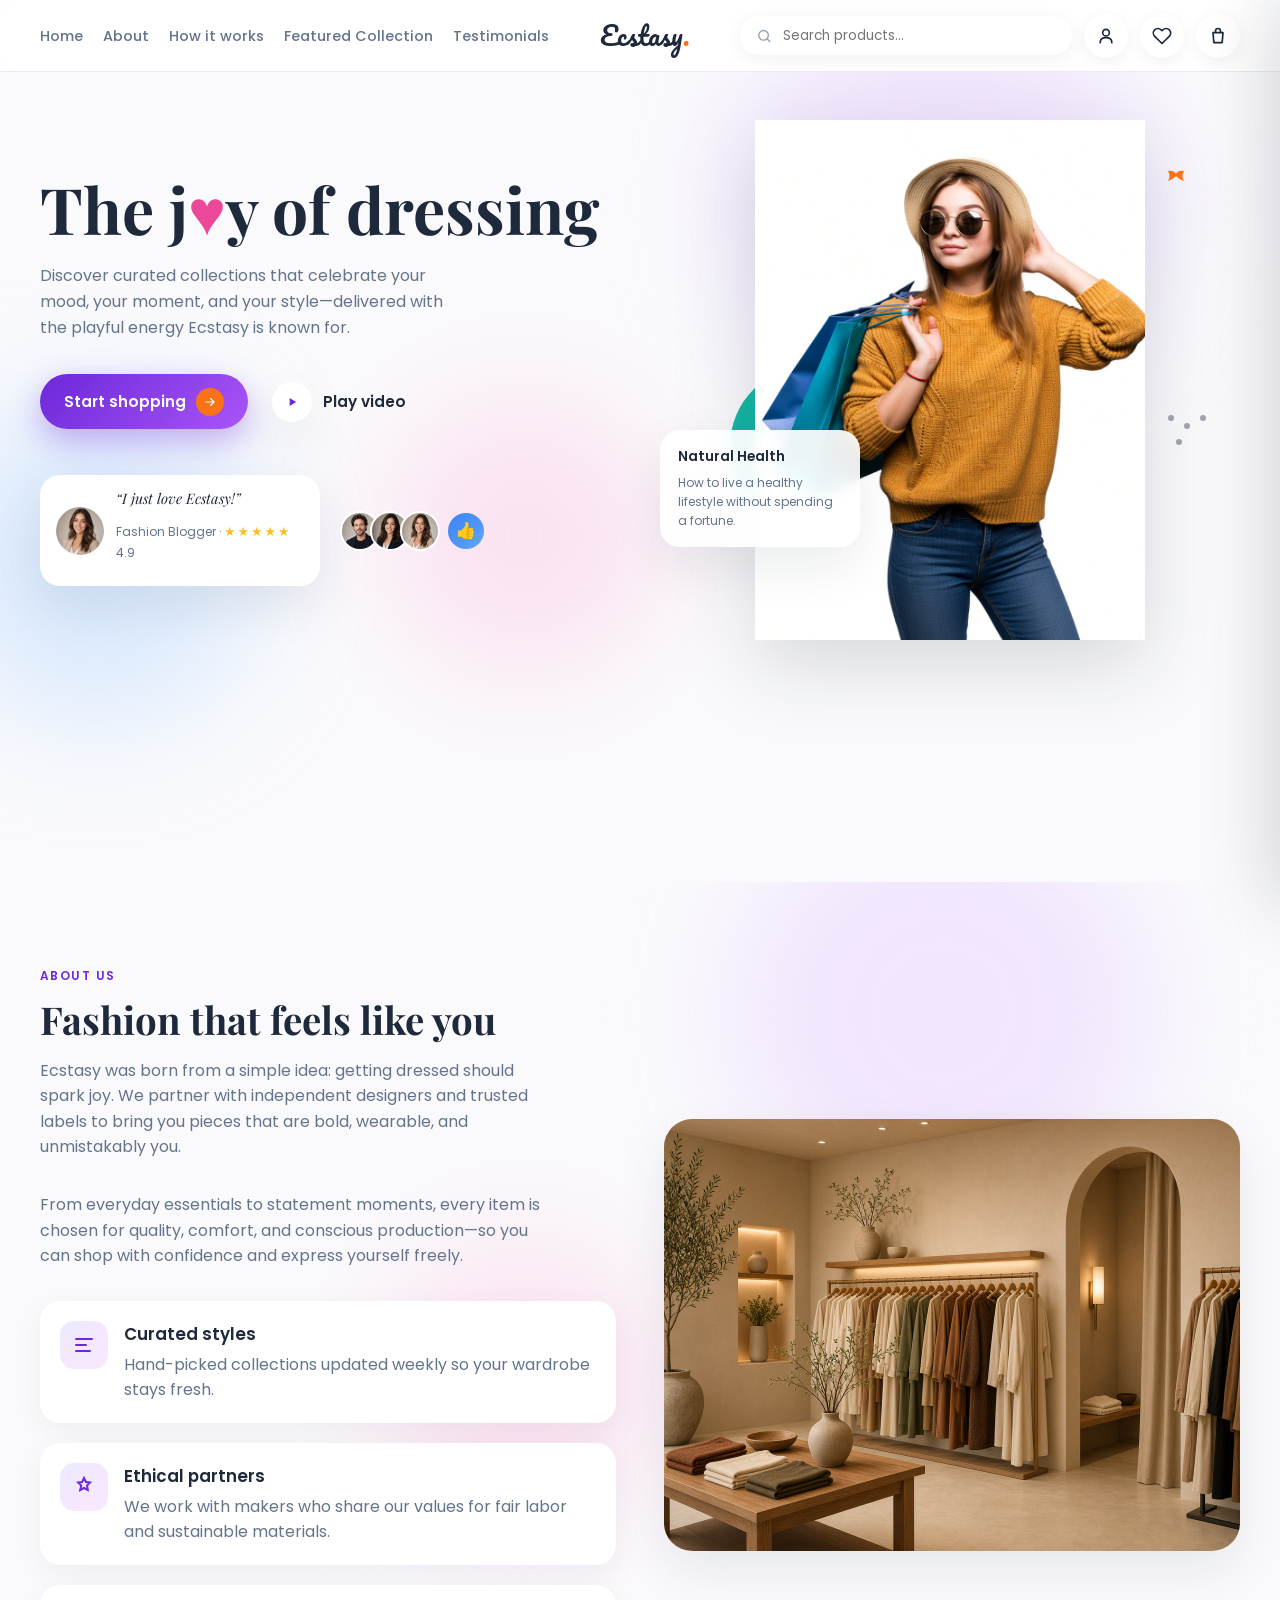
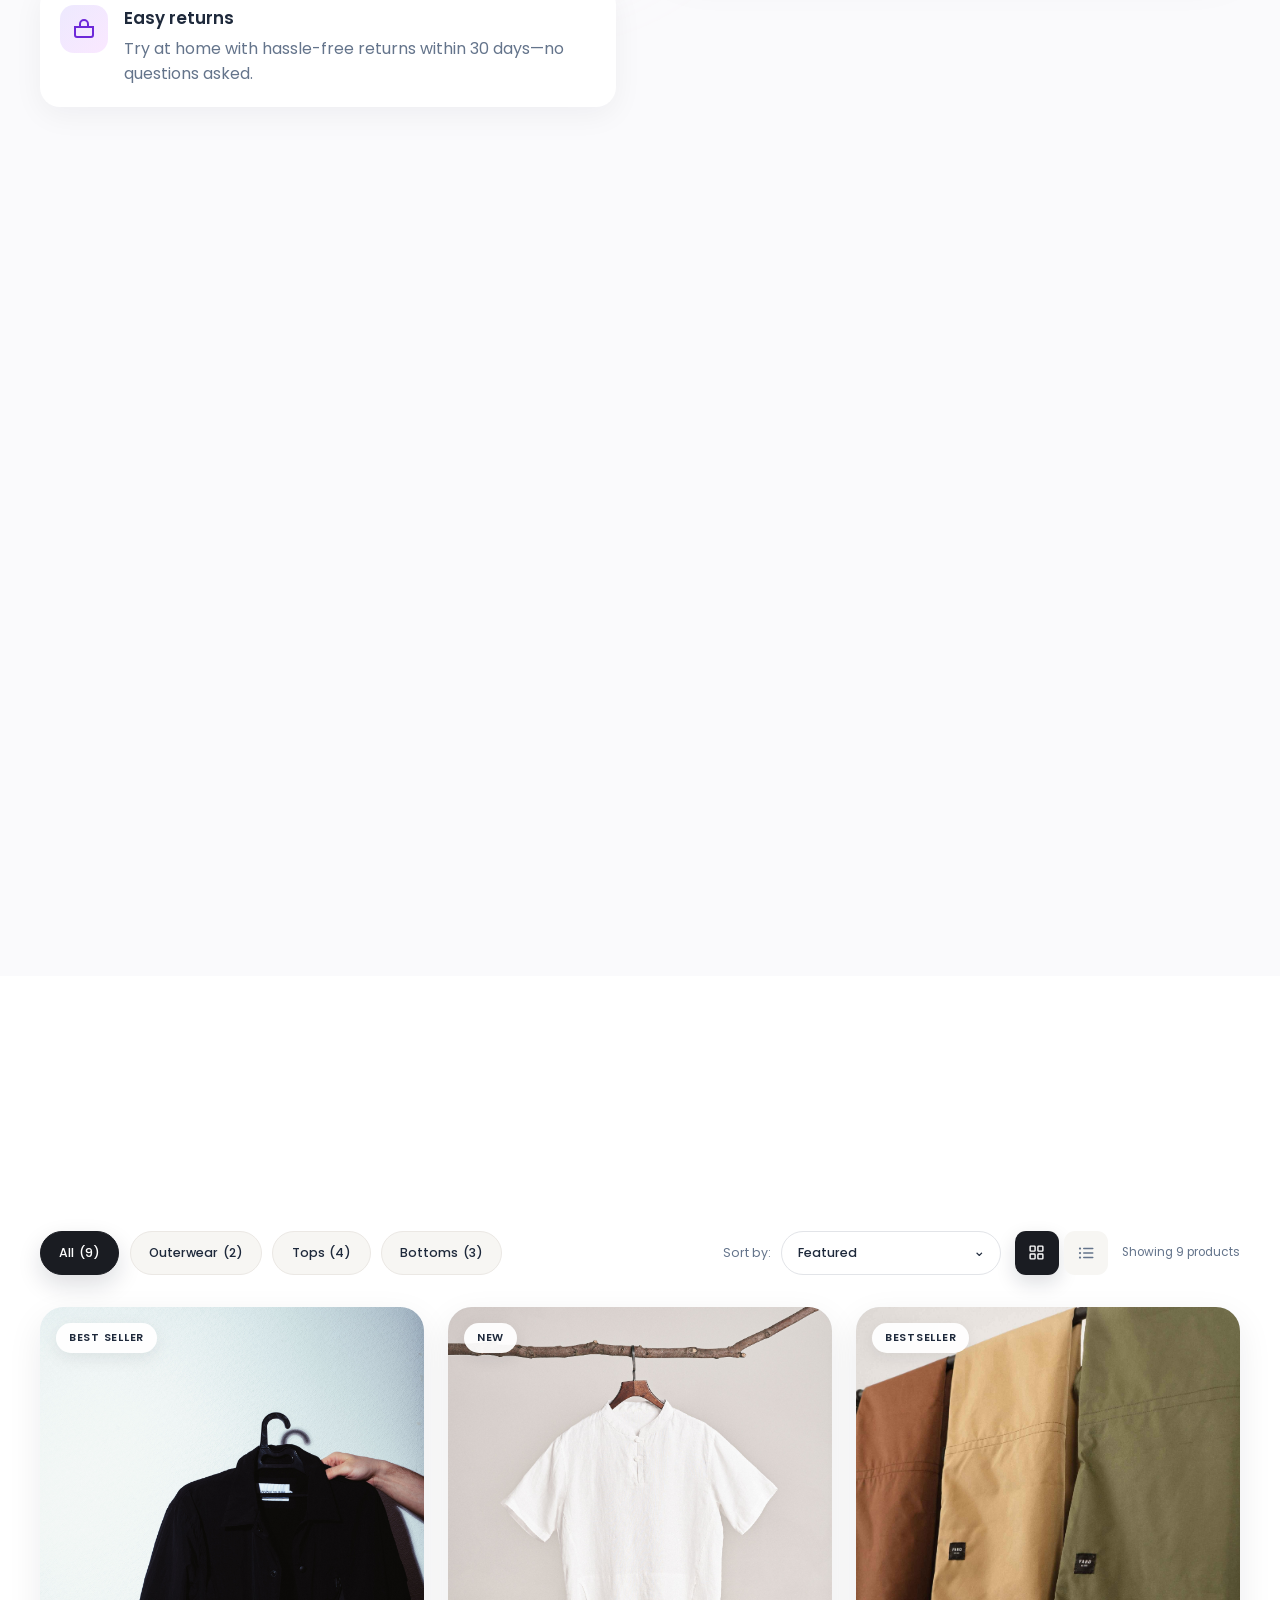
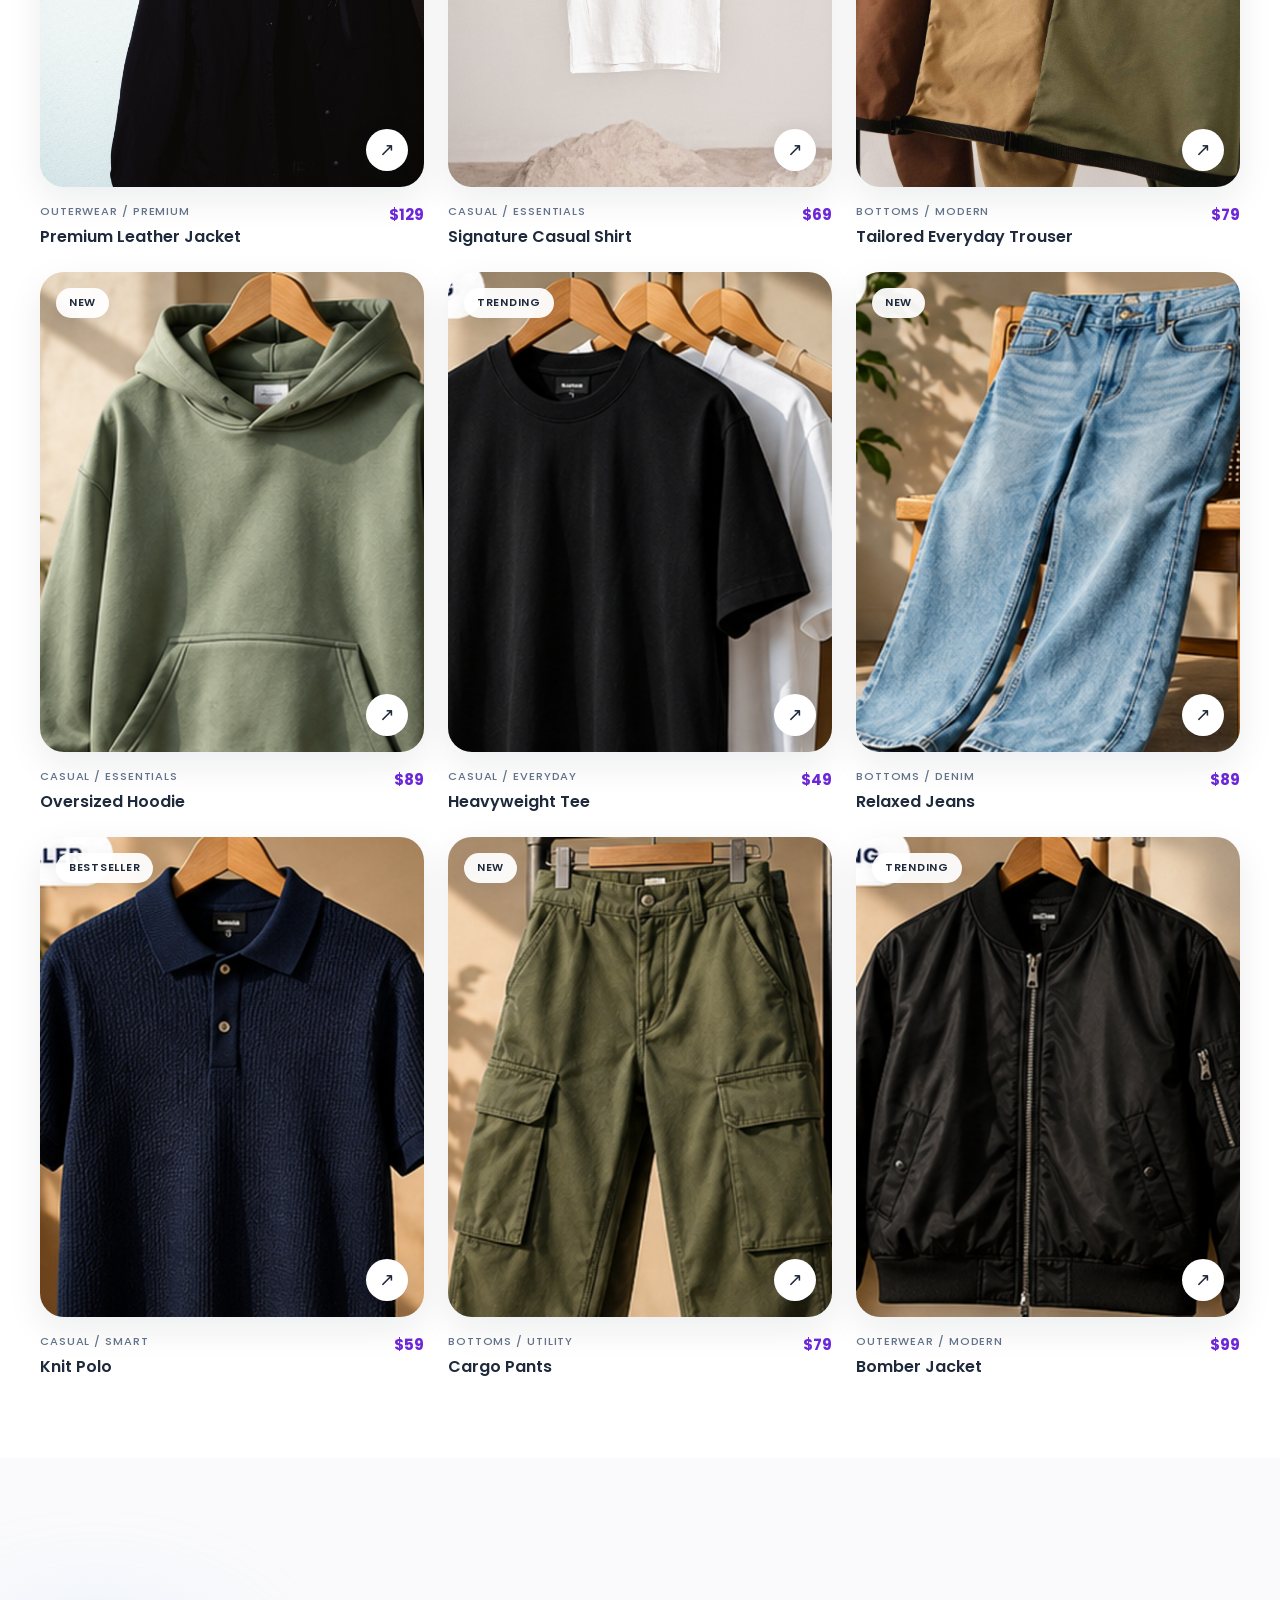
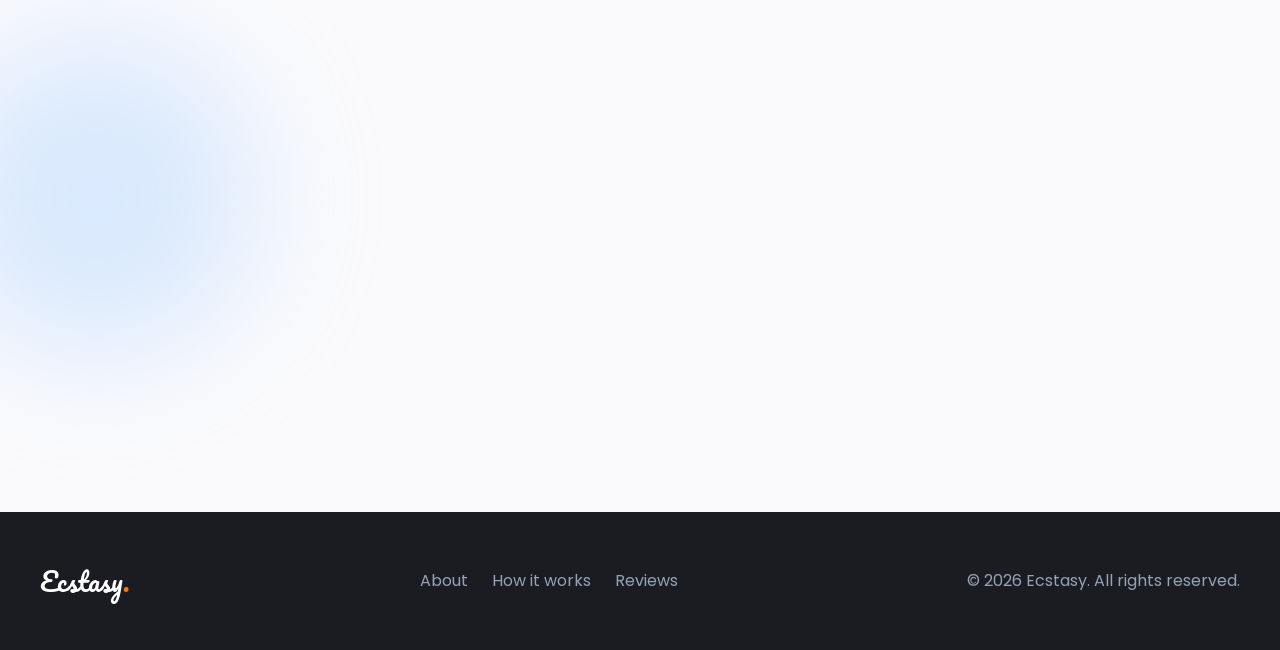
==== commit 2fdadfb7: "wishlist styling" ====
--- a/index.html
+++ b/index.html
@@ -748,12 +748,10 @@
 
   </div>
 
-  <!-- <script src="js/main.js" defer></script>
-  <script src="js/cart.js" defer></script>
-  <script src="../js/products.js" defer></script> -->
 
   <script src="js/products.js" defer></script>
   <script src="js/main.js" defer></script>
+  <script src="js/wishlist-header.js" defer></script>
   <script src="js/cart.js" defer></script>
 
 
--- a/css/styles.css
+++ b/css/styles.css
@@ -261,6 +261,59 @@
   transform: scale(1.05);
 }
 
+/* ========================================
+   HEADER WISHLIST
+   ======================================== */
+
+.wishlist-nav-button {
+  position: relative;
+}
+
+
+.wishlist-nav-button.is-current {
+  color: var(--pink);
+}
+
+
+.wishlist-nav-count {
+  position: absolute;
+
+  top: -4px;
+  right: -4px;
+
+  min-width: 20px;
+  height: 20px;
+
+  display: grid;
+  place-items: center;
+
+  padding: 0 0.28rem;
+
+  border: 2px solid #ffffff;
+  border-radius: 999px;
+
+  color: #ffffff;
+
+  background:
+    linear-gradient(
+      135deg,
+      var(--pink),
+      #f472b6
+    );
+
+  font-size: 0.58rem;
+  font-weight: 700;
+  line-height: 1;
+
+  box-shadow:
+    0 5px 14px rgba(236, 72, 153, 0.28);
+}
+
+
+.wishlist-nav-count[hidden] {
+  display: none;
+}
+
 .menu-toggle {
   display: none;
   width: 44px;
